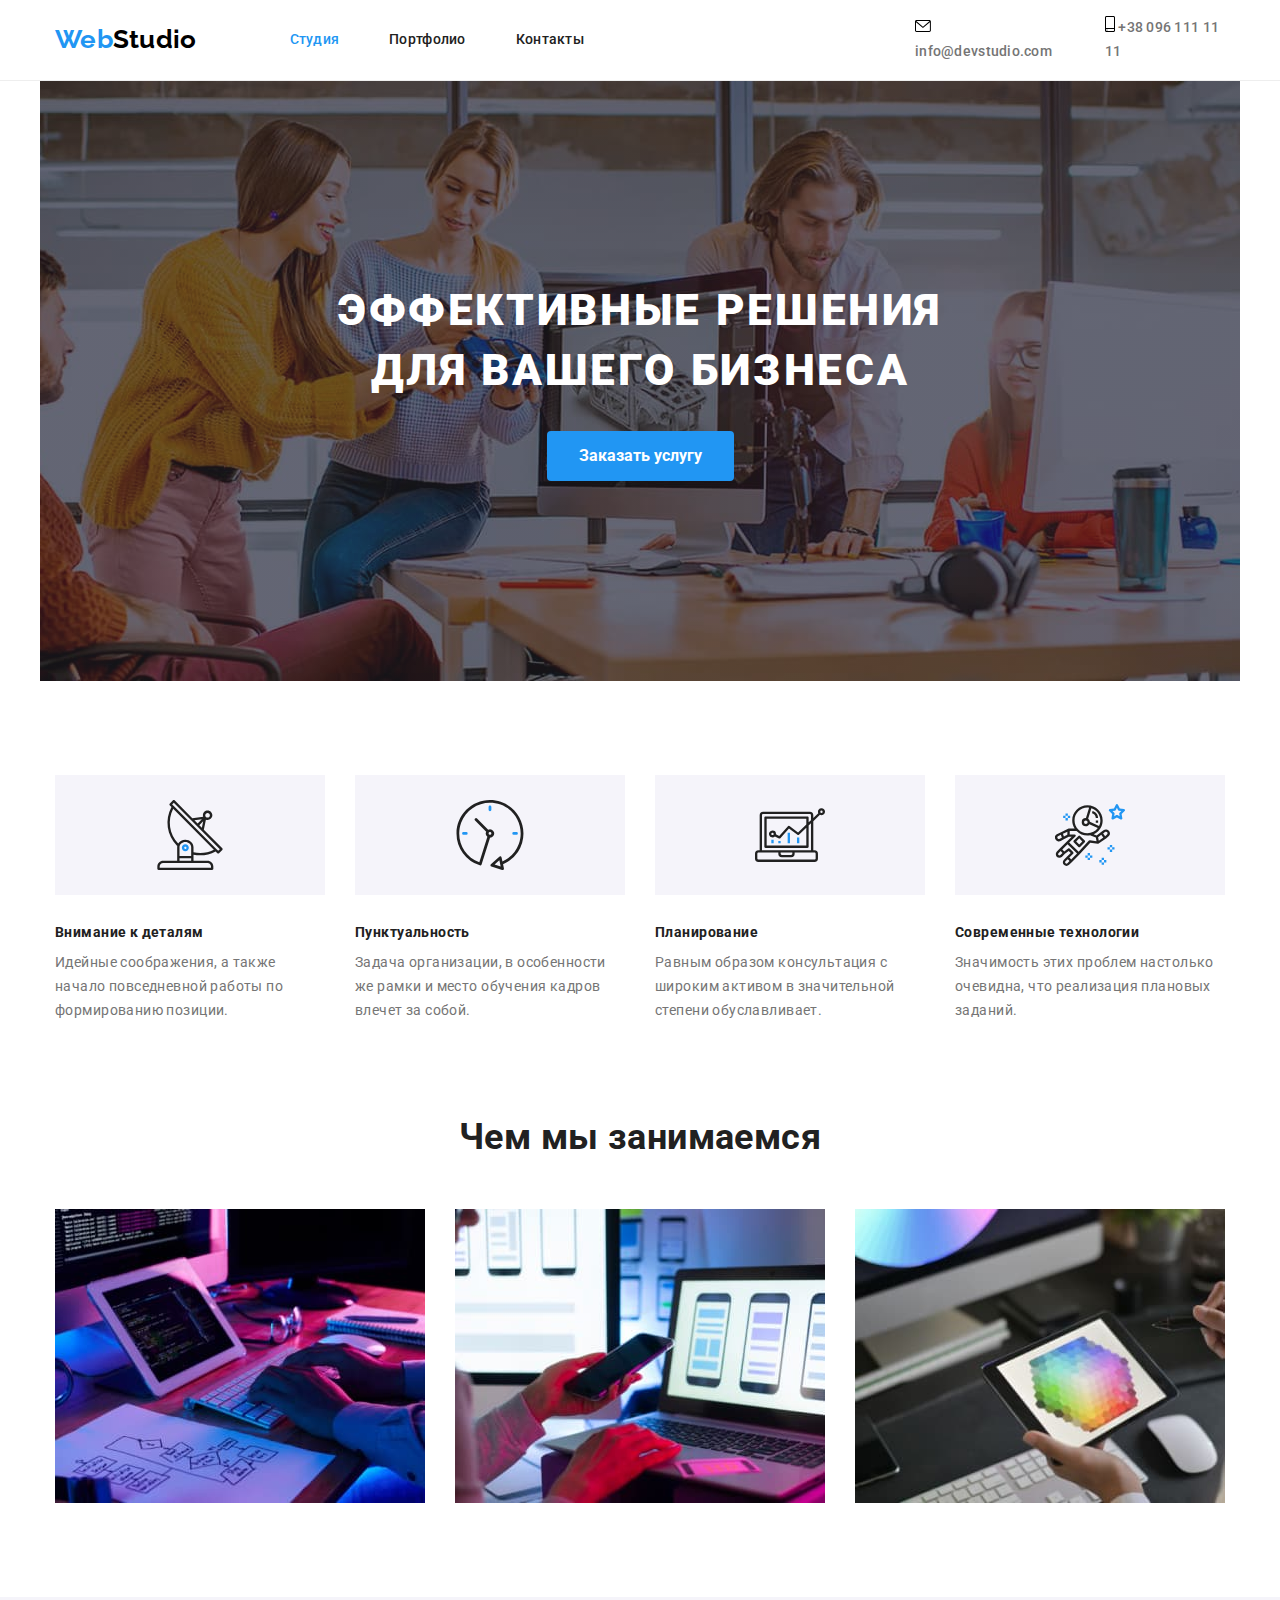
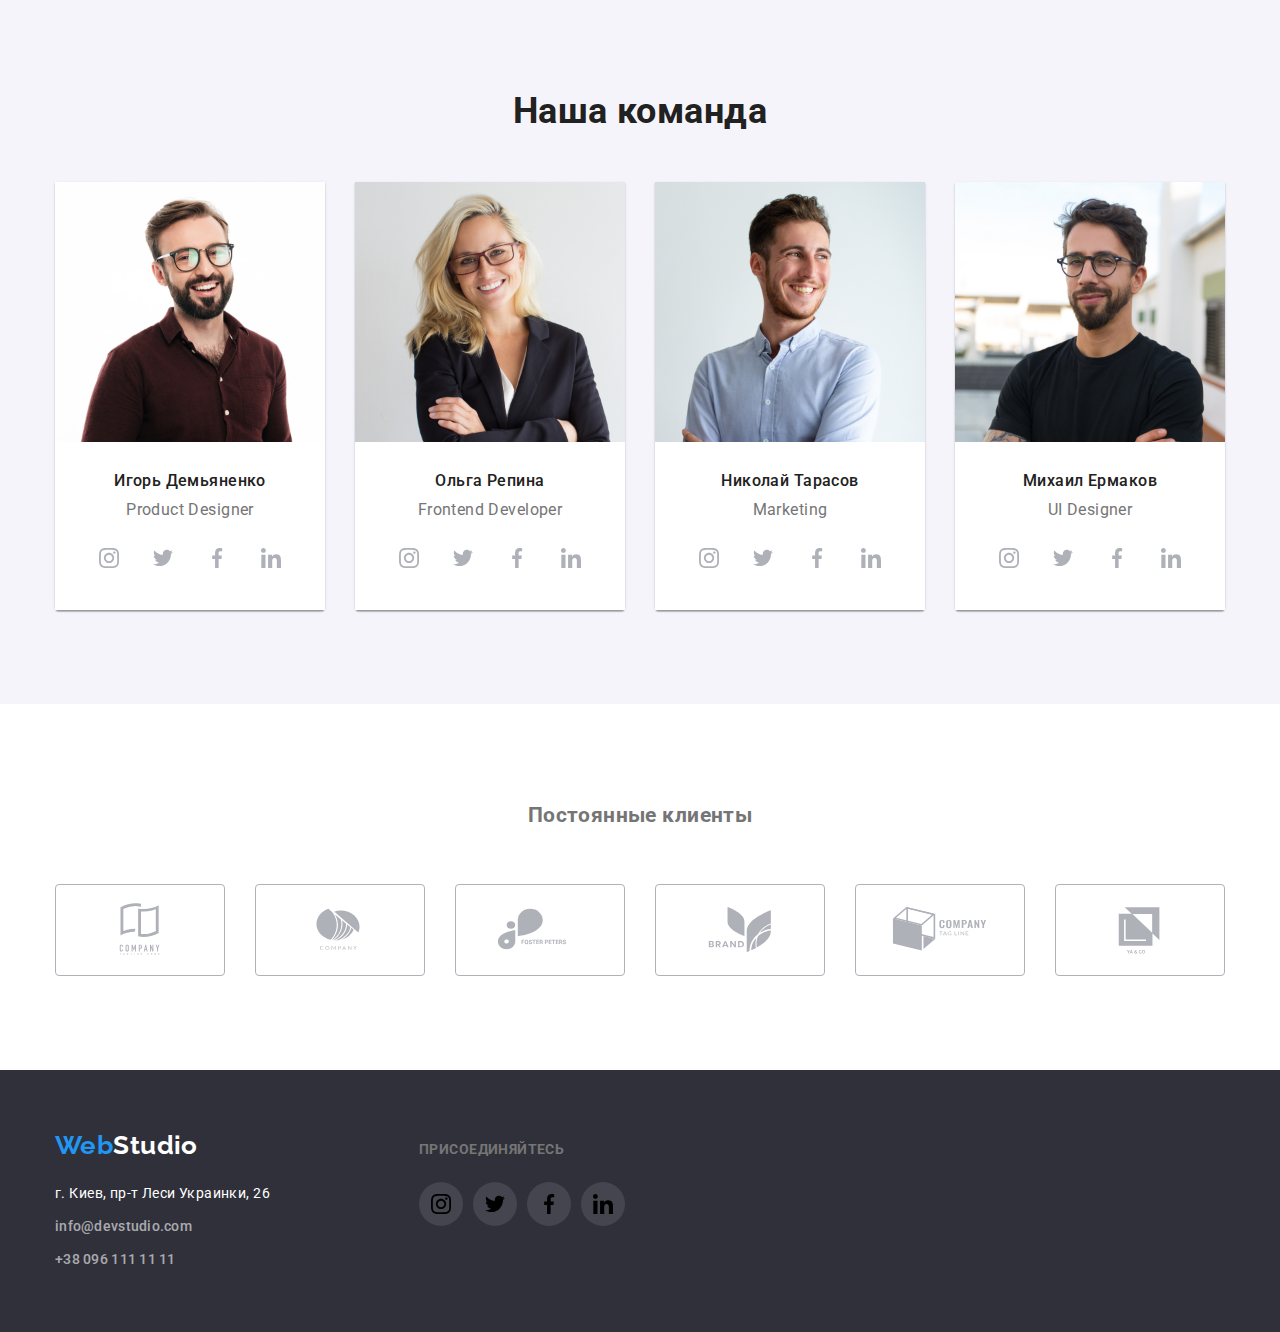
==== index.html @ 1a99afa4 "a" ====
<!DOCTYPE html>
<html lang="ru">
  <head>
    <meta charset="UTF-8" />
    <meta http-equiv="X-UA-Compatible" content="IE=edge" />
    <meta name="viewport" content="width=device-width, initial-scale=1.0" />
    <title>Document</title>
    <link rel="preconnect" href="https://fonts.googleapis.com" />
    <link rel="preconnect" href="https://fonts.gstatic.com" crossorigin />
    <link
      href="https://fonts.googleapis.com/css2?family=Raleway:wght@700&family=Roboto:wght@400;500;700;900&display=swap"
      rel="stylesheet"
    />
    <link
      rel="stylesheet"
      href="https://cdnjs.cloudflare.com/ajax/libs/modern-normalize/1.1.0/modern-normalize.min.css"
    />
    <link rel="stylesheet" href="./css/styles.css" />
  </head>
  <body class="page">
    <header class="header">
      <div class="container header-container">
        <nav class="site-nav">
          <a href="./index.html" class="logo-black">
            <span class="logo">Web</span>Studio
          </a>
          <ul class="site-nav-list list">
            <li class="site-nav-item">
              <a href="./index.html" class="site-nav-link-current">Студия</a>
            </li>
            <li class="site-nav-item">
              <a href="./portfolio.html" class="site-nav-link"> Портфолио</a>
            </li>
            <li class="site-nav-item">
              <a href="./index.html" class="site-nav-link"> Контакты</a>
            </li>
          </ul>
        </nav>
        <ul class="contacts-list list">
          <li class="contacts-item">
            <a href="malito:info@devstudio.com" class="contacts-link">
              <svg class="post-icon">
                        <use href="./images/sprite.svg#icon-envelope-hover"></use>
                      </svg>
                      info@devstudio.com
            </a>
          </li>
          <li class="contacts-item">
            <a href="tel:+380961111111" class="contacts-link"
              ><svg class="tel-icon">
                        <use href="./images/sprite.svg#icon-smartphone"></use>
                      </svg>
                      +38 096 111 11 11</a
            >
          </li>
        </ul>
      </div>
    </header>

    <main>
      <section class="hero">
        <div class="container hero-container">
          <h1 class="hero-title">Эффективные решения для вашего бизнеса</h1>
          <button type="button" class="hero-button">Заказать услугу</button>
        </div>
      </section>

      <section class="features section">
        <div class="container">
          <ul class="features-list list">
            <li class="features-item icon-antenna">
              <h3 class="features-title">Внимание к деталям</h3>
              <p>
                Идейные соображения, а также начало повседневной работы по
                формированию позиции.
              </p>
            </li>
            <li class="features-item icon-vector">
              <h3 class="features-title">Пунктуальность</h3>
              <p>
                Задача организации, в особенности же рамки и место обучения
                кадров влечет за собой.
              </p>
            </li>
            <li class="features-item icon-diagram">
              <h3 class="features-title">Планирование</h3>
              <p>
                Равным образом консультация с широким активом в значительной
                степени обуславливает.
              </p>
            </li>
            <li class="features-item icon-astronaut">
              <h3 class="features-title">Современные технологии</h3>
              <p>
                Значимость этих проблем настолько очевидна, что реализация
                плановых заданий.
              </p>
            </li>
          </ul>
        </div>
      </section>

      <section class="work section">
        <div class="container">
          <h2 class="work-title">Чем мы занимаемся</h2>
          <ul class="work-list list">
            <li class="work-item">
              <img
                src="./images/photo1.jpg"
                width="370"
                alt="Человек печатает на клавиатуре"
              />
            </li>
            <li class="work-item">
              <img
                src="./images/photo2.jpg"
                width="370"
                alt="Человек выбирает модели мобильных телефонов"
              />
            </li>

            <li class="work-item">
              <img
                src="./images/photo3.jpg"
                width="370"
                alt="Выбираем палитру цветов"
              />
            </li>
          </ul>
        </div>
      </section>

      <section class="team section">
        <div class="container">
          <h2 class="team-title">Наша команда</h2>
          <ul class="team-list list">
            <li class="team-item">
              <img
                src="./images/worker4.jpg"
                width="270"
                alt="Мужчина с бородой и в очках"
              />
              <div class="team-item-bottom">
                <h3 class="team-heading">Игорь Демьяненко</h3>
                <p class="team-text">Product Designer</p>
                <ul class="team-soc-list social-list list">
                  <li class="team-soc-item">
                    <a href="" class="social-link link">
                      <svg class="social-icon">
                        <use href="./images/sprite.svg#icon-instagram"></use>
                      </svg>
                    </a>
                  </li>
                  <li class="team-soc-item">
                    <a href="" class="social-link link">
                      <svg class="social-icon">
                        <use href="./images/sprite.svg#icon-twitter"></use>
                      </svg>
                    </a>
                  </li>
                  <li class="team-soc-item">
                    <a href="" class="social-link link">
                      <svg class="social-icon">
                        <use href="./images/sprite.svg#icon-facebook"></use>
                      </svg>
                    </a>
                  </li>
                  <li class="team-soc-item">
                    <a href="" class="social-link link">
                      <svg class="social-icon">
                        <use href="./images/sprite.svg#icon-linkedin"></use>
                      </svg>
                    </a>
                  </li>
                </ul>
              </div>
            </li>
            <li class="team-item">
              <img
                src="./images/worker1.jpg"
                width="270"
                alt="Женщина в очках и пиджаке"
              />
              <div class="team-item-bottom">
                <h3 class="team-heading">Ольга Репина</h3>
                <p class="team-text">Frontend Developer</p>
                <ul class="team-soc-list social-list list">
                  <li class="team-soc-item">
                    <a href="" class="social-link link">
                      <svg class="social-icon">
                        <use href="./images/sprite.svg#icon-instagram"></use>
                      </svg>
                    </a>
                  </li>
                  <li class="team-soc-item">
                    <a href="" class="social-link link">
                      <svg class="social-icon">
                        <use href="./images/sprite.svg#icon-twitter"></use>
                      </svg>
                    </a>
                  </li>
                  <li class="team-soc-item">
                    <a href="" class="social-link link">
                      <svg class="social-icon">
                        <use href="./images/sprite.svg#icon-facebook"></use>
                      </svg>
                    </a>
                  </li>
                  <li class="team-soc-item">
                    <a href="" class="social-link link">
                      <svg class="social-icon">
                        <use href="./images/sprite.svg#icon-linkedin"></use>
                      </svg>
                    </a>
                  </li>
                </ul>
              </div>
            </li>
            <li class="team-item">
              <img
                src="./images/worker2.jpg"
                width="270"
                alt="Мужчина с бородой и голубой рубашке"
              />
              <div class="team-item-bottom">
                <h3 class="team-heading">Николай Тарасов</h3>
                <p class="team-text">Marketing</p>
                <ul class="team-soc-list social-list list">
                  <li class="team-soc-item">
                    <a href="" class="social-link link">
                      <svg class="social-icon">
                        <use href="./images/sprite.svg#icon-instagram"></use>
                      </svg>
                    </a>
                  </li>
                  <li class="team-soc-item">
                    <a href="" class="social-link link">
                      <svg class="social-icon">
                        <use href="./images/sprite.svg#icon-twitter"></use>
                      </svg>
                    </a>
                  </li>
                  <li class="team-soc-item">
                    <a href="" class="social-link link">
                      <svg class="social-icon">
                        <use href="./images/sprite.svg#icon-facebook"></use>
                      </svg>
                    </a>
                  </li>
                  <li class="team-soc-item">
                    <a href="" class="social-link link">
                      <svg class="social-icon">
                        <use href="./images/sprite.svg#icon-linkedin"></use>
                      </svg>
                    </a>
                  </li>
                </ul>
              </div>
            </li>
            <li class="team-item">
              <img
                src="./images/worker3.jpg"
                width="270"
                alt="Мужчина в очках и черной рубашке"
              />
              <div class="team-item-bottom">
                <h3 class="team-heading">Михаил Ермаков</h3>
                <p class="team-text">UI Designer</p>

                <ul class="team-soc-list social-list list">
                  <li class="team-soc-item">
                    <a href="" class="social-link link">
                      <svg class="social-icon">
                        <use href="./images/sprite.svg#icon-instagram"></use>
                      </svg>
                    </a>
                  </li>
                  <li class="team-soc-item">
                    <a href="" class="social-link link">
                      <svg class="social-icon">
                        <use href="./images/sprite.svg#icon-twitter"></use>
                      </svg>
                    </a>
                  </li>
                  <li class="team-soc-item">
                    <a href="" class="social-link link">
                      <svg class="social-icon">
                        <use href="./images/sprite.svg#icon-facebook"></use>
                      </svg>
                    </a>
                  </li>
                  <li class="team-soc-item">
                    <a href="" class="social-link link">
                      <svg class="social-icon">
                        <use href="./images/sprite.svg#icon-linkedin"></use>
                      </svg>
                    </a>
                  </li>
                </ul>
              </div>
            </li>
          </ul>
        </div>
      </section>

       <section class="clients section">
        <div class="container">
          <h2 class="clients-title">Постоянные клиенты</h2>
          <ul class="clients-list list">
            <li class="clients-blok list">
              <a href="" class="link clients-link">
                <svg class="clients-svg">
                  <use href="./images/sprite.svg#icon-Logo-1" class="clients-svg-item"></use>
                </svg>
              </a>
            </li>
            <li class="clients-blok">
              <a href="" class="clients-link">
                <svg class="clients-svg">
                  <use href="./images/sprite.svg#icon-Logo-2" class="clients-svg-item"></use>
                </svg>
              </a>
            </li>
            <li class="clients-blok">
              <a href="" class="clients-link">
                <svg class="clients-svg">
                  <use href="./images/sprite.svg#icon-Logo-3" class="clients-svg-item"></use>
                </svg>
              </a>
            </li>
            <li class="clients-blok">
              <a href="" class="clients-link">
                <svg class="clients-svg">
                  <use href="./images/sprite.svg#icon-Logo-4" class="clients-svg-item"></use>
                </svg>
              </a>
            </li>
            <li class="clients-blok">
              <a href="" class="clients-link">
                <svg class="clients-svg">
                  <use href="./images/sprite.svg#icon-Logo-5" class="clients-svg-item"></use>
                </svg>
              </a>
            </li>
            <li class="clients-blok">
              <a href="" class="clients-link">
                <svg class="clients-svg">
                  <use href="./images/sprite.svg#icon-Logo" class="clients-svg-item"></use>
                </svg>
              </a>
            </li>
          </ul>
        </div>
      </section>
    </main>
    </main>

    <footer class="footer">
      <div class="container footer-container">
        <div class="logo-address">
        <a href="./index.html" class="logo-white">
          <span class="logo-footer">Web</span>Studio
        </a>
        <address class="footer-address">
          <ul class="footer-list list">
            <li class="footer-item">г. Киев, пр-т Леси Украинки, 26</li>
            <li class="footer-item">
              <a class="footer-link" href="malito:info@devstudio.com"
                >info@devstudio.com
              </a>
            </li>
            <li class="footer-item">
              <a class="footer-link" href="tel:+380961111111"
                >+38 096 111 11 11</a
              >
            </li>
          </ul>
          </section>
          </div>
          <section class="flex-box">
        </address>
           <div class="join">
          <h2 class="join-title">Присоединяйтесь</h2>
          <ul class="join-list list">
            <li class="join-list-item">
              <a href="" class="join-link">
                <svg class="footer-icon-svg" width="20" height="20">
                  <use href="./images/sprite.svg#icon-instagram" class="svg-item"></use>
                </svg>
              </a>
            </li>
            <li class="join-list-item">
              <a href="" class="join-link">
                <svg class="footer-icon-svg" width="20" height="20">
                  <use href="./images/sprite.svg#icon-twitter" class="svg-item"></use>
                </svg>
              </a>
            </li>
            <li class="join-list-item">
              <a href="" class="join-link">
                <svg class="footer-icon-svg" width="20" height="20">
                  <use href="./images/sprite.svg#icon-facebook" class="svg-item"></use>
                </svg>
              </a>
            </li>
            <li class="join-list-item">
              <a href="" class="join-link">
                <svg class="footer-icon-svg" width="20" height="20">
                  <use href="./images/sprite.svg#icon-linkedin" class="svg-item"></use>
                </svg>
              </a>
            </li>
          </ul>
        </div>
        </section>
      </div>
      </footer>
  </body>
</html>
---- css/styles.css ----
:root {
  --primary-text-color: #757575;
  --title-text-color: #212121;
  --accent-color: #2196f3;
  --white-text-color: #ffffff;
  --black-bg-color: #2f303a;
  --button-grey-color: #f5f4fa;
  --logo-black: #000000;
  --primary-gap: 30px;
  --soc-logo-color: #afb1b8;
}

body {
  color: var(--primary-text-color);
  background: var(--white-text-color);
  font-family: Roboto, sans-serif;
  letter-spacing: 0.03em;
  font-size: 14px;
  line-height: 1.71;
}

.container {
  width: 1200px;
  padding-left: 15px;
  padding-right: 15px;
  margin: 0 auto;
}

p,
h1,
h2,
h3,
h4,
h5,
h6 {
  margin: 0;
}

img {
  min-width: 100%;
  display: block;
}

* {
  box-sizing: border-box;
}

.section {
  padding-top: 94px;
  padding-bottom: 94px;
}

.list {
  padding: 0;
  margin: 0;
  list-style: none;
}

.visually-hidden {
  position: absolute;
  width: 1px;
  height: 1px;
  margin: -1px;
  padding: 0;
  overflow: hidden;
  border: 0;
  clip: rect(0 0 0 0);
}

.header {
  border-bottom: 1px solid #eeeeee;
}

.header-container {
  display: flex;
  align-items: center;
}

/* SITE NAVIGATION */

.header-contacts {
  margin-left: auto;
}

.contacts-list {
  display: flex;
}
.site-nav-list {
  display: flex;
  align-items: center;
}
.site-nav {
  color: var(--title-text-color);
  font-weight: 500;
  font-size: 14px;
  line-height: 1.14;
  text-decoration: none;
  letter-spacing: 0.02em;
  display: flex;
}

.site-nav-item:not(:last-child) {
  margin-right: 50px;
}

.site-nav-link {
  display: block;
  color: var(--title-text-color);
  font-weight: 500;
  font-size: 14px;
  line-height: 1.14;
  text-decoration: none;
}

.site-nav-link:hover,
.site-nav-link:focus {
  color: var(--accent-color);
}

.site-nav-link-current {
  display: block;
  color: var(--accent-color);
  text-decoration: none;
}

.contacts-item:first-child {
  margin-left: 331px;
}

.contacts-item:not(:last-child) {
  margin-right: 50px;
}

/* LOGO */

.logo {
  margin: auto 0;
  padding-top: 24px;
  padding-bottom: 25px;
  color: var(--accent-color);
  font-family: Raleway, sans-serif;
  font-weight: 700;
  font-size: 26px;
  line-height: 1.2;
  text-decoration: none;
}

.logo-footer {
  margin: auto 0;
  color: var(--accent-color);
  font-family: Raleway, sans-serif;
  font-weight: 700;
  font-size: 26px;
  line-height: 1.2;
  text-decoration: none;
  margin-bottom: 20px;
}

.logo-black {
  margin: auto 0;
  padding-top: 24px;
  padding-bottom: 25px;
  color: var(--logo-black);
  font-family: Raleway, sans-serif;
  font-weight: 700;
  font-size: 26px;
  line-height: 1.19;
  text-decoration: none;
  margin-right: 93px;
}
.logo-white {
  margin: auto 0;
  color: var(--white-text-color);
  font-family: Raleway, sans-serif;
  font-weight: 700;
  font-size: 26px;
  line-height: 1.19;
  text-decoration: none;
  margin-bottom: 20px;
}

/* HERO */

.hero {
  text-align: center;
}
.hero-title {
  margin: 0 auto;
  color: var(--white-text-color);
  font-weight: 900;
  font-size: 44px;
  line-height: 1.36;
  text-align: center;
  text-transform: uppercase;
  letter-spacing: 0.06em;
  margin-bottom: 30px;
  max-width: 696px;
}

.hero-button {
  padding: 10px 32px 10px 32px;
  border-radius: 4px;
  font-weight: 700;
  font-size: 16px;
  line-height: 1.87;
  background-color: var(--accent-color);
  color: var(--white-text-color);
  border: none;
  text-decoration: none;
  text-align: center;
}
.hero-button:hover,
.hero-button:focus {
  cursor: pointer;
}

.hero-container {
  flex-grow: 1;
  max-width: 1600px;
  height: 600px;
  margin-left: auto;
  margin-right: auto;
  background-image: linear-gradient(
      rgba(47, 48, 58, 0.4),
      rgba(47, 48, 58, 0.4)
    ),
    url(../images/overlay.jpg);
  background-repeat: no-repeat;
  background-position: center;
  background-size: cover;
  padding-bottom: 200px;
  padding-top: 200px;
}

/* FEATURES */

.features-title {
  margin-top: 0;
  margin-bottom: 10px;
  color: var(--title-text-color);
  font-weight: 700;
  font-size: 14px;
  line-height: 1.14;
  margin-top: 30px;
}

.features-list {
  display: flex;
}

.features-item {
  width: 270px;
  margin-right: 30px;
}

.features-item:last-child {
  margin-right: 0;
}

.features-item::before {
  display: block;
  content: '';
  height: 120px;
  background-repeat: no-repeat;
  background-position: center;
  background-color: var(--button-grey-color);
}

.icon-antenna::before {
  background-image: url('../images/antenna\ 1.svg');
}

.icon-vector::before {
  background-image: url('../images/clock\ 1.svg');
}

.icon-diagram::before {
  background-image: url('../images/diagram\ 1.svg');
}

.icon-astronaut::before {
  background-image: url('../images/astronaut\ 1.svg');
}

/* FILTERS AND ACTIVITY */

.filters-item:not(:last-child) {
  margin-right: 8px;
}
.filters-list {
  display: flex;
  justify-content: center;
  margin-bottom: 50px;
}

.filters-button {
  border: none;
  padding: 6px 22px 6px 22px;
  font-weight: 500;
  font-size: 16px;
  line-height: 26px;
  background-color: var(--button-grey-color);
  color: var(--title-text-color);
}
.filters-button:hover,
.filters-button:focus {
  background-color: var(--accent-color);
  color: var(--white-text-color);
  cursor: pointer;
}

.activity-title {
  color: var(--title-text-color);
  font-size: 18px;
  line-height: 2;
  letter-spacing: 0.06em;
  margin-bottom: 4px;
}

.activity {
  display: flex;
  flex-wrap: wrap;
  margin-left: calc(-1 * var(--primary-gap));
  margin-top: calc(-1 * var(--primary-gap));
}
.activity-item {
  border: 1px solid #eeeeee;
  width: 370px;
  flex-basis: calc(100% / 3 - 30px);
  margin-left: var(--primary-gap);
  margin-top: var(--primary-gap);
}

.activity-item-bottom {
  padding: 20px 24px 20px 24px;
}

/* WORK AND TEAM */

.work {
  padding-top: 0;
}

.work-title,
.team-title {
  margin-bottom: 50px;
  color: var(--title-text-color);
  font-weight: 700;
  font-size: 36px;
  line-height: 1.16;
  text-align: center;
}

.work-list {
  flex-wrap: wrap;
  margin-left: calc(-1 * var(--primary-gap));
  display: flex;
}

.work-item {
  flex-basis: calc(100% / 3 -30px);
  margin-left: var(--primary-gap);
}

.work-item:last-child {
  margin-right: 0;
}

.team {
  background-color: var(--button-grey-color);
}

.team-list {
  display: flex;
  flex-wrap: wrap;
  margin-left: calc(-1 * var(--primary-gap));
}

.team-item {
  background: #ffffff;
  flex-basis: calc(100% / 4 -30px);
  margin-left: var(--primary-gap);
  box-shadow: 0px 1px 3px rgba(0, 0, 0, 0.12), 0px 1px 1px rgba(0, 0, 0, 0.14),
    0px 2px 1px rgba(0, 0, 0, 0.2);
  border-radius: 0px 0px 4px 4px;
}

.team-heading {
  color: var(--title-text-color);
  font-weight: 500;
  font-size: 16px;
  line-height: 1.18;
  text-align: center;
  margin-bottom: 10px;
}

.team-text {
  font-size: 16px;
  line-height: 1.18;
  text-align: center;
  margin-bottom: 16px;
}

.team-item-bottom {
  padding-top: 30px;
  padding-bottom: 30px;
  background-color: var(--white-text-color);
}

.team-soc-item {
  width: 44px;
  height: 44px;
}
.social-link {
  display: flex;
  width: 100%;
  height: 100%;
  border-radius: 22px;
  display: flex;
  color: var(--white-text-color);
  align-items: center;
  justify-content: center;
  background-color: var(--white-text-color);
}

.social-link:focus,
.social-link:hover {
  background-color: var(--accent-color);
  color: var(--white-text-color);
}

.team-soc-list {
  display: flex;
  justify-content: center;
}

.team-soc-item + .team-soc-item {
  margin-left: 10px;
}

.social-icon {
  width: 20px;
  height: 20px;
  fill: var(--soc-logo-color);
}

/* CLIENTS */

.clients-title {
  margin-bottom: 50px;
  text-align: center;
}

.clients-list {
  flex-wrap: wrap;
  display: flex;
  margin: 0;
  padding: 0;
}
.clients-blok {
  margin-right: 30px;
}

.clients-blok:last-child {
  margin-right: 0;
}

.clients-svg {
  width: 106px;
  height: 60px;
  fill: var(--soc-logo-color);
  color: var(--soc-logo-color);
}

.clients-svg-item:focus,
.clients-svg-item:hover {
  fill: var(--accent-color);
  color: var(--soc-logo-color);
}

.clients-link {
  display: flex;
  width: 170px;
  height: 92px;
  border: 1px solid var(--soc-logo-color);
  border-radius: 4px;
  align-items: center;
  justify-content: center;
}

.clients-link:hover,
.clients-link:focus {
  border: 1px solid var(--accent-color);
  border-radius: 4px;
  color: var(--accent-color);
}

/* FOOTER */

.footer-item {
  margin-bottom: 9px;
  font-size: 14px;
  font-style: normal;
  line-height: 1.71;
  color: var(--white-text-color);
}

.footer-item:last-child {
  margin-bottom: 0;
}

.contacts-link:hover,
.contacts-link:focus {
  color: var(--accent-color);
}

.footer-link:hover,
.footer-link:focus {
  color: var(--accent-color);
}

.contacts-link {
  color: var(--primary-text-color);
  font-weight: 500;
  font-size: 14px;
  line-height: 1.14;
  letter-spacing: 0.02em;
  text-decoration: none;
}
.footer-link {
  margin-bottom: 9px;
  color: var(--primary-text-color);
  font-weight: 500;
  font-size: 14px;
  line-height: 1.14;
  letter-spacing: 0.02em;
  text-decoration: none;
  color: rgba(255, 255, 255, 0.6);
}

.footer-address {
  margin-top: 20px;
}
.footer {
  background-color: var(--black-bg-color);
  padding-top: 60px;
  padding-bottom: 60px;
}

.logo-address {
  align-content: flex-start;
}

.footer-container {
  display: flex;
  align-items: baseline;
  justify-content: space-between;
}

.join-title {
  color: var(--primary-bg-color);
  font-style: normal;
  font-weight: bold;
  font-size: 14px;
  line-height: 1, 14;
  letter-spacing: 0.03em;
  text-transform: uppercase;
  margin-bottom: 20px;
}
.join-list {
  display: flex;
  justify-content: center;
}
.join-list-item:not(:last-child) {
  margin-right: 10px;
}

.join-link {
  display: inline-flex;
  justify-content: center;
  align-items: center;
  width: 44px;
  height: 44px;
  background: rgba(255, 255, 255, 0.1);
  border-radius: 50%;
}

.join-list-item:hover,
.join-list-item:focus {
  background-color: var(--accent-color);
  border-radius: 50%;
}

.flex-box {
  margin-right: 600px;
}

.contact a {
  text-decoration-line: none;
  display: inline-flex;
  align-items: flex-end;
}
.contacts-icon {
  fill: currentColor;
  height: 20px;
  width: 20px;
  margin-right: 10px;
  display: inline-flex;
  align-items: center;
  margin-bottom: 0;
}

.post-icon {
  width: 16px;
  height: 12px;
}

.tel-icon {
  width: 10px;
  height: 16px;
}
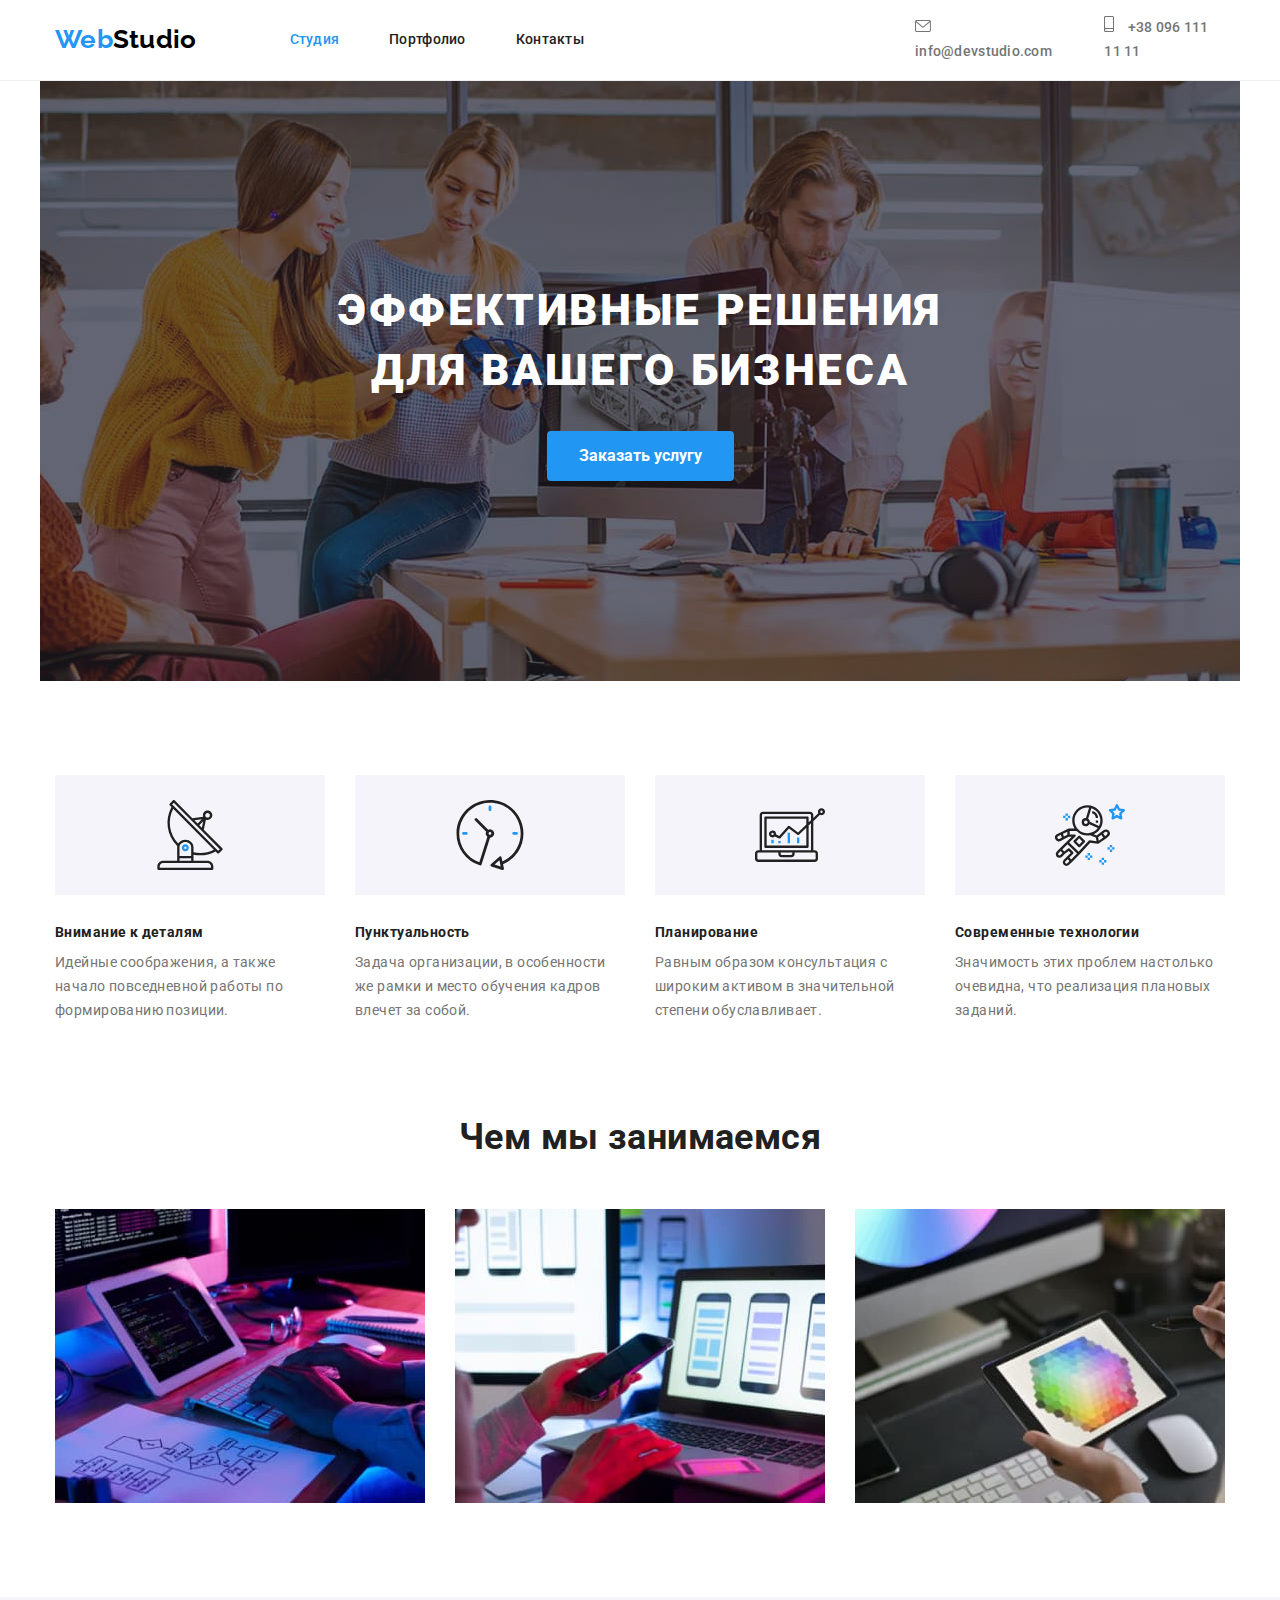
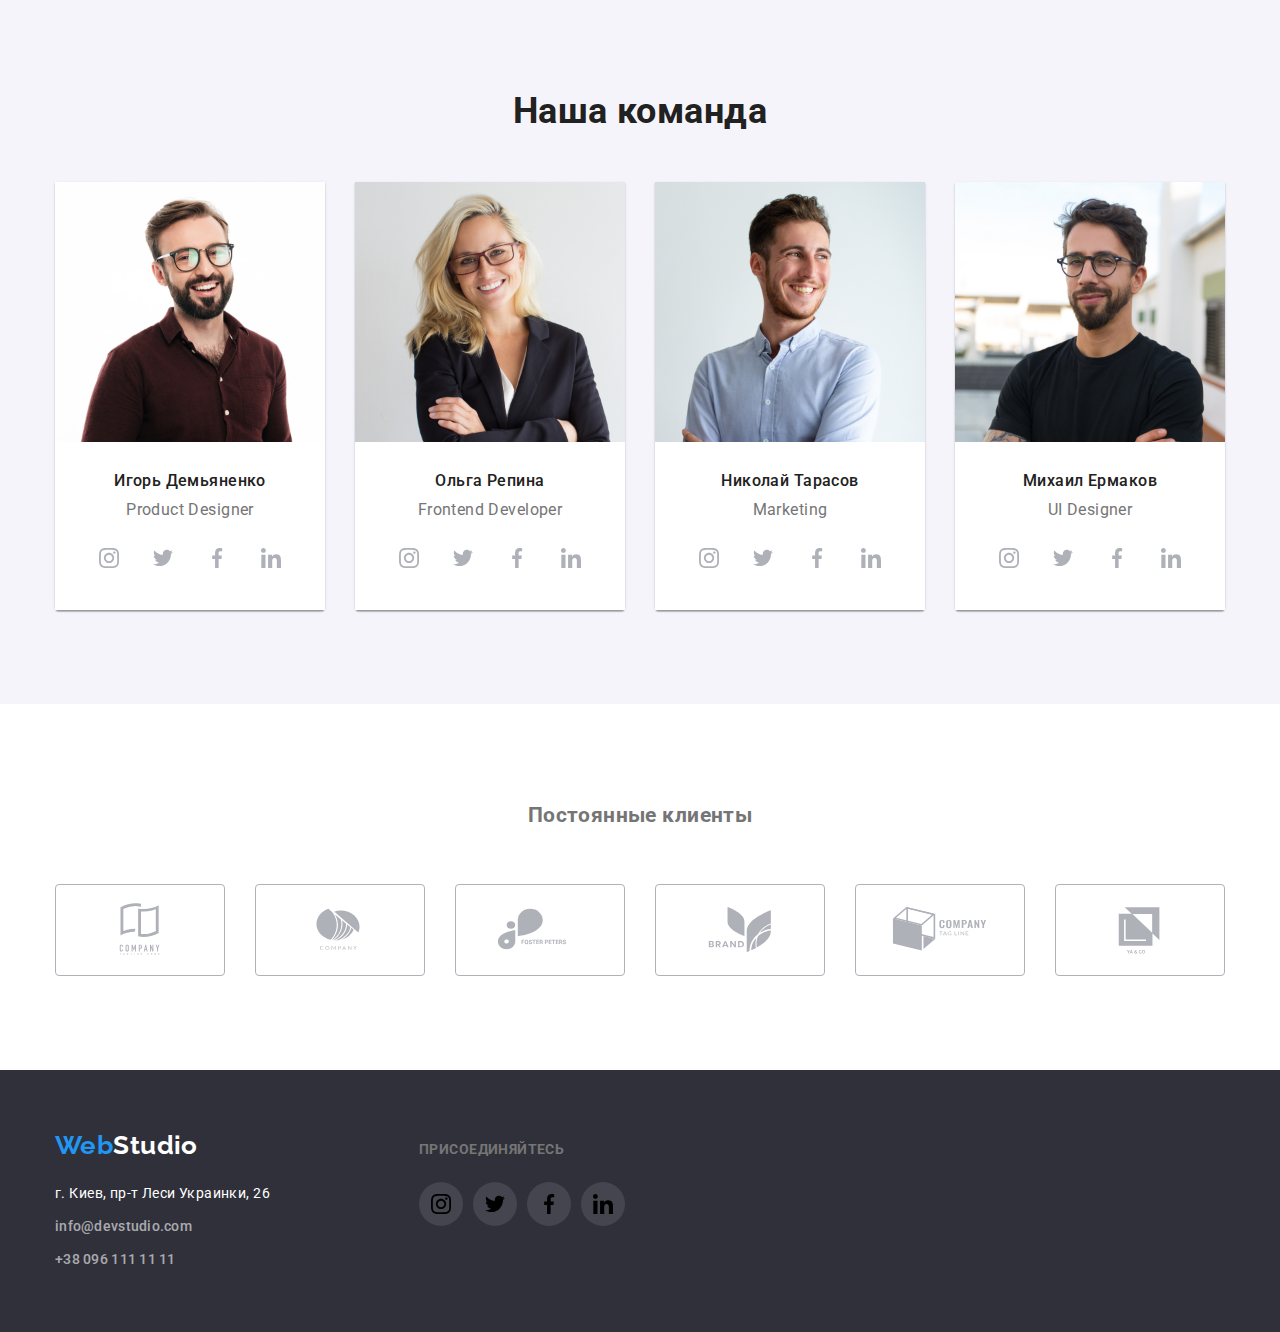
==== commit e9ace78e: "a" ====
--- a/index.html
+++ b/index.html
@@ -39,7 +39,7 @@
         <ul class="contacts-list list">
           <li class="contacts-item">
             <a href="malito:info@devstudio.com" class="contacts-link">
-              <svg class="post-icon">
+              <svg class="contacts-icon post-icon">
                         <use href="./images/sprite.svg#icon-envelope-hover"></use>
                       </svg>
                       info@devstudio.com
@@ -47,7 +47,7 @@
           </li>
           <li class="contacts-item">
             <a href="tel:+380961111111" class="contacts-link"
-              ><svg class="tel-icon">
+              ><svg class="contacts-icon tel-icon">
                         <use href="./images/sprite.svg#icon-smartphone"></use>
                       </svg>
                       +38 096 111 11 11</a
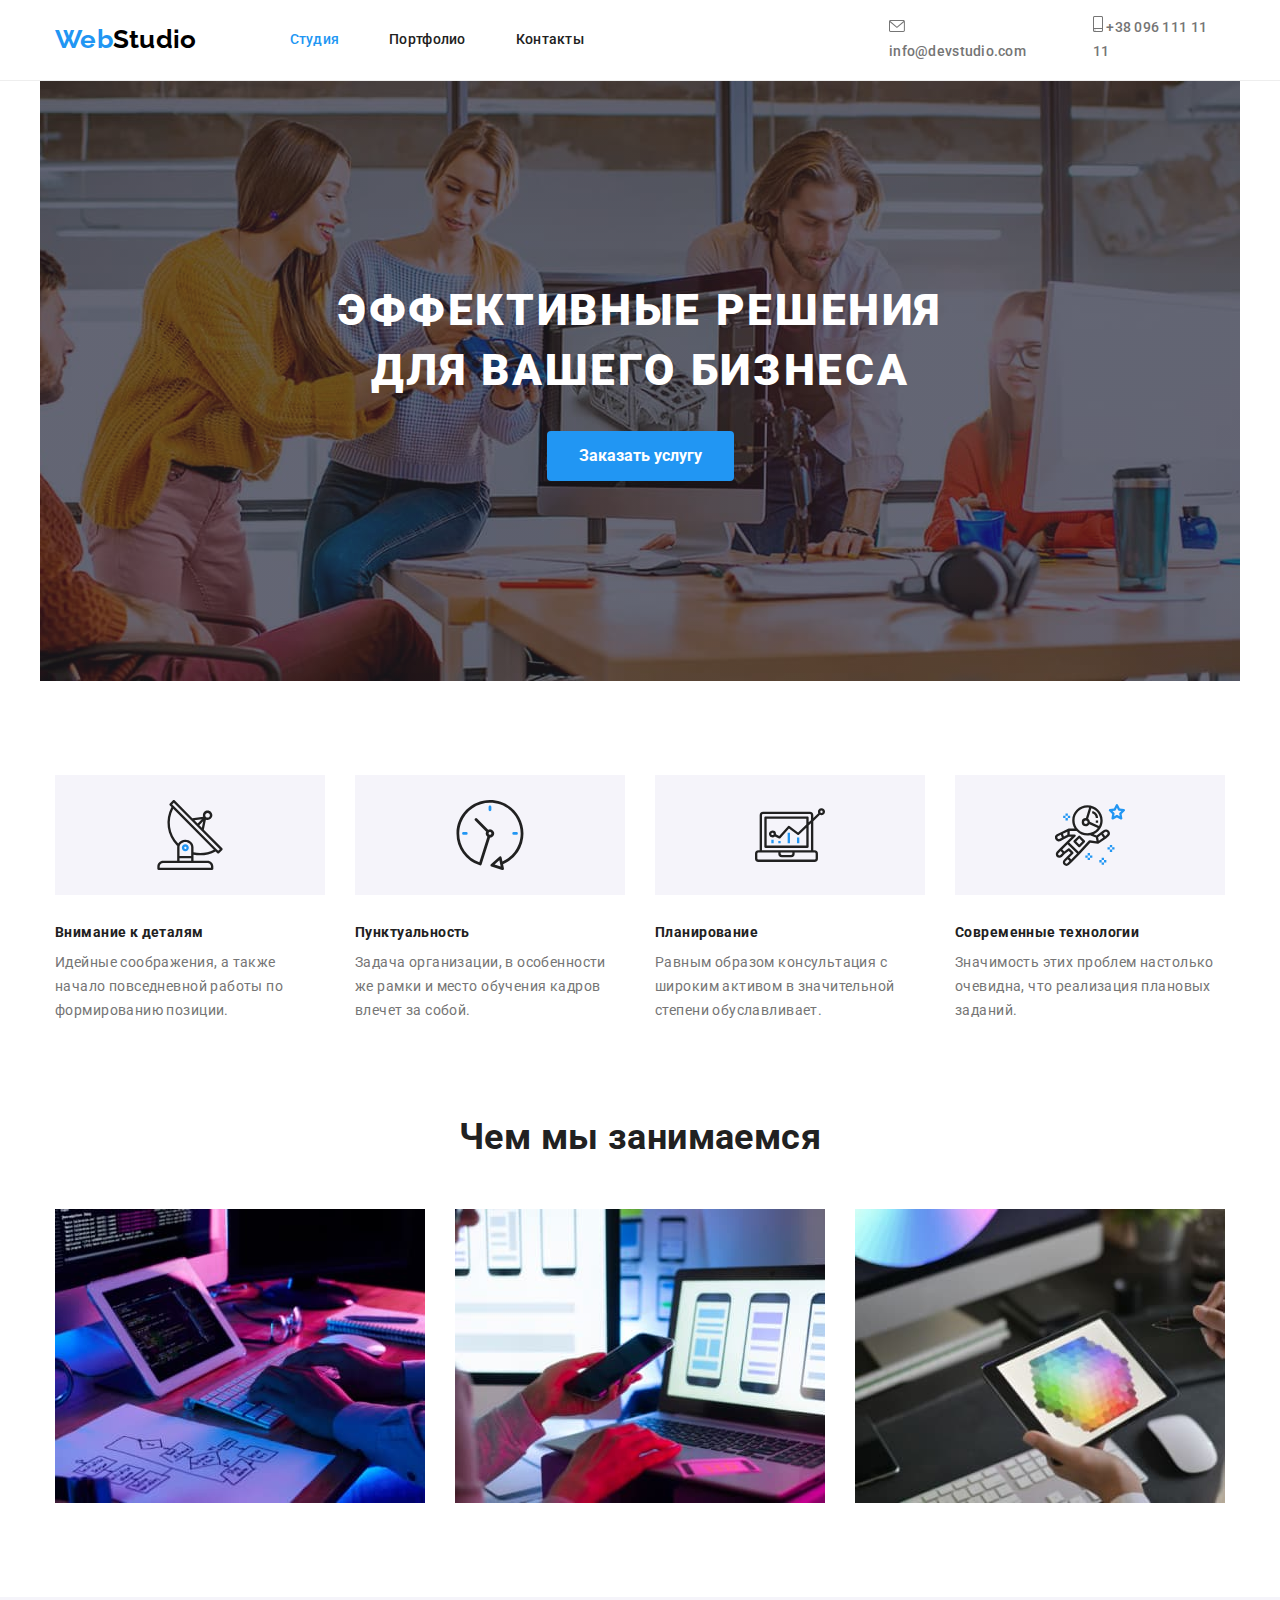
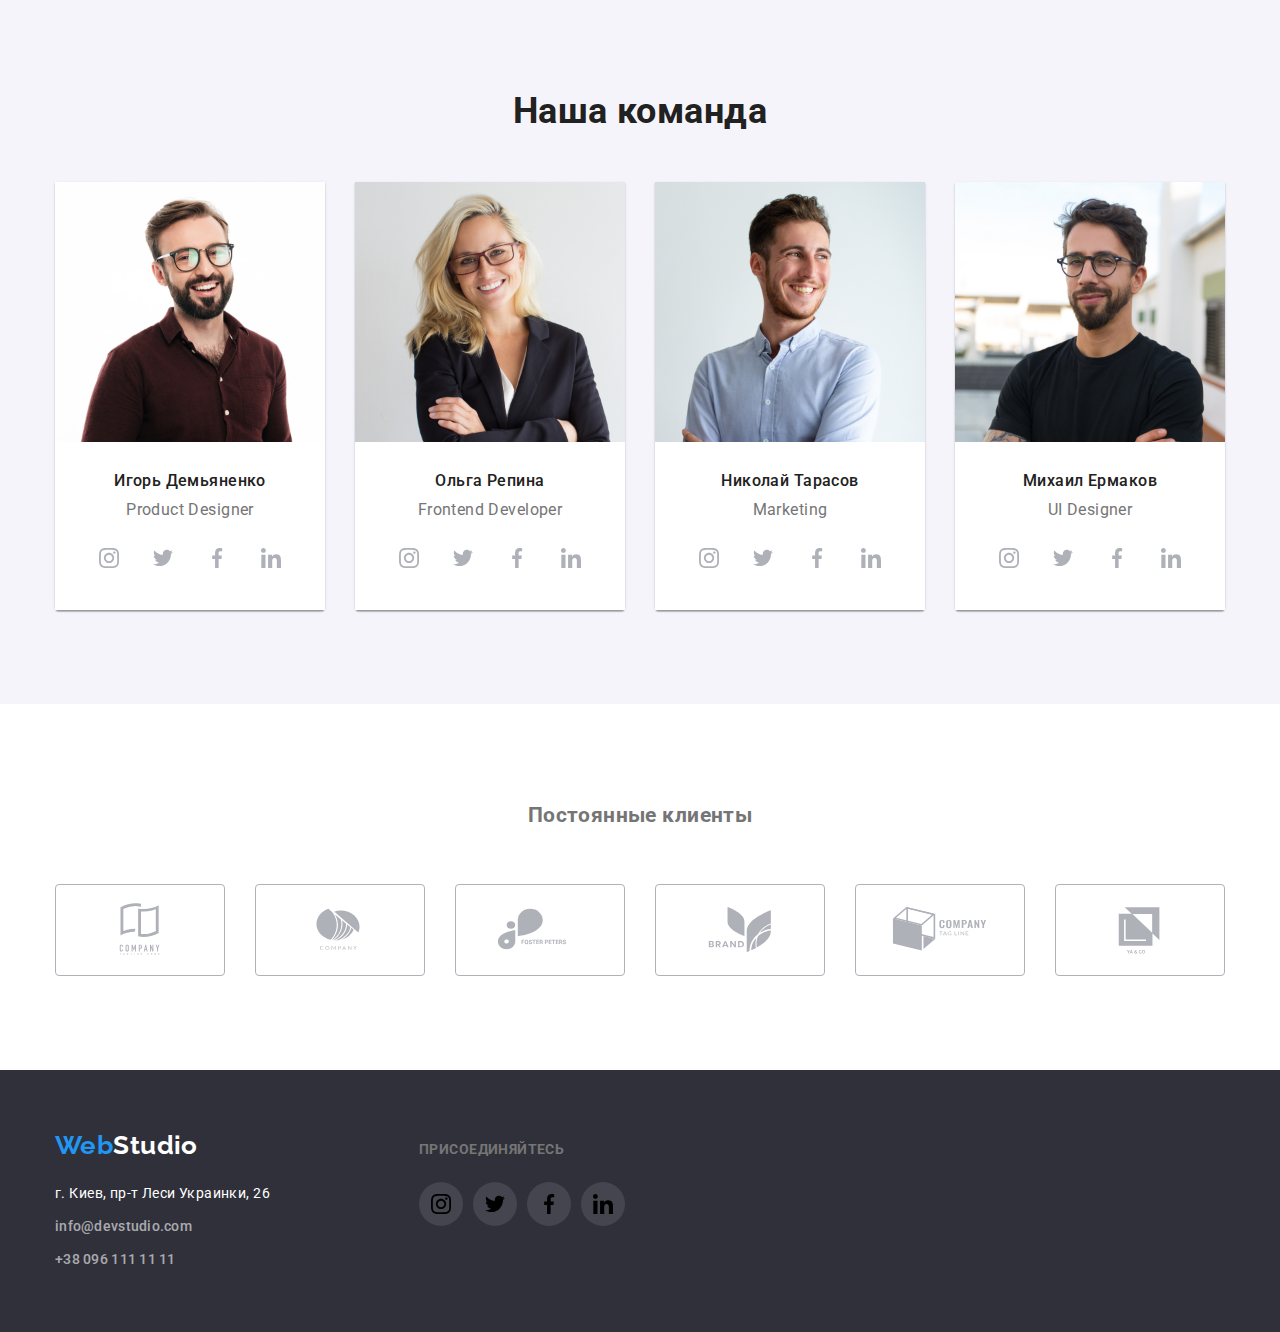
==== commit ee405f4e: "a" ====
--- a/index.html
+++ b/index.html
@@ -39,7 +39,7 @@
         <ul class="contacts-list list">
           <li class="contacts-item">
             <a href="malito:info@devstudio.com" class="contacts-link">
-              <svg class="contacts-icon post-icon">
+              <svg class="contacts-icon" width="16" height="12">
                         <use href="./images/sprite.svg#icon-envelope-hover"></use>
                       </svg>
                       info@devstudio.com
@@ -47,7 +47,7 @@
           </li>
           <li class="contacts-item">
             <a href="tel:+380961111111" class="contacts-link"
-              ><svg class="contacts-icon tel-icon">
+              ><svg class="contacts-icon" width="10" height="16">
                         <use href="./images/sprite.svg#icon-smartphone"></use>
                       </svg>
                       +38 096 111 11 11</a
--- a/css/styles.css
+++ b/css/styles.css
@@ -123,8 +123,8 @@
   text-decoration: none;
 }
 
-.contacts-item:first-child {
-  margin-left: 331px;
+.contacts-list {
+  margin-left: 305px;
 }
 
 .contacts-item:not(:last-child) {
@@ -591,6 +591,11 @@
   border-radius: 50%;
 }
 
+.svg-item:hover,
+.svg-item:focus {
+  fill: var(--white-text-color);
+}
+
 .flex-box {
   margin-right: 600px;
 }
@@ -599,12 +604,13 @@
   text-decoration-line: none;
   display: inline-flex;
   align-items: flex-end;
-}
+  justify-content: center;
+  align-items: center;
+}
+
 .contacts-icon {
+  display: inline-block;
   fill: currentColor;
-  height: 20px;
-  width: 20px;
-  margin-right: 10px;
   display: inline-flex;
   align-items: center;
   margin-bottom: 0;
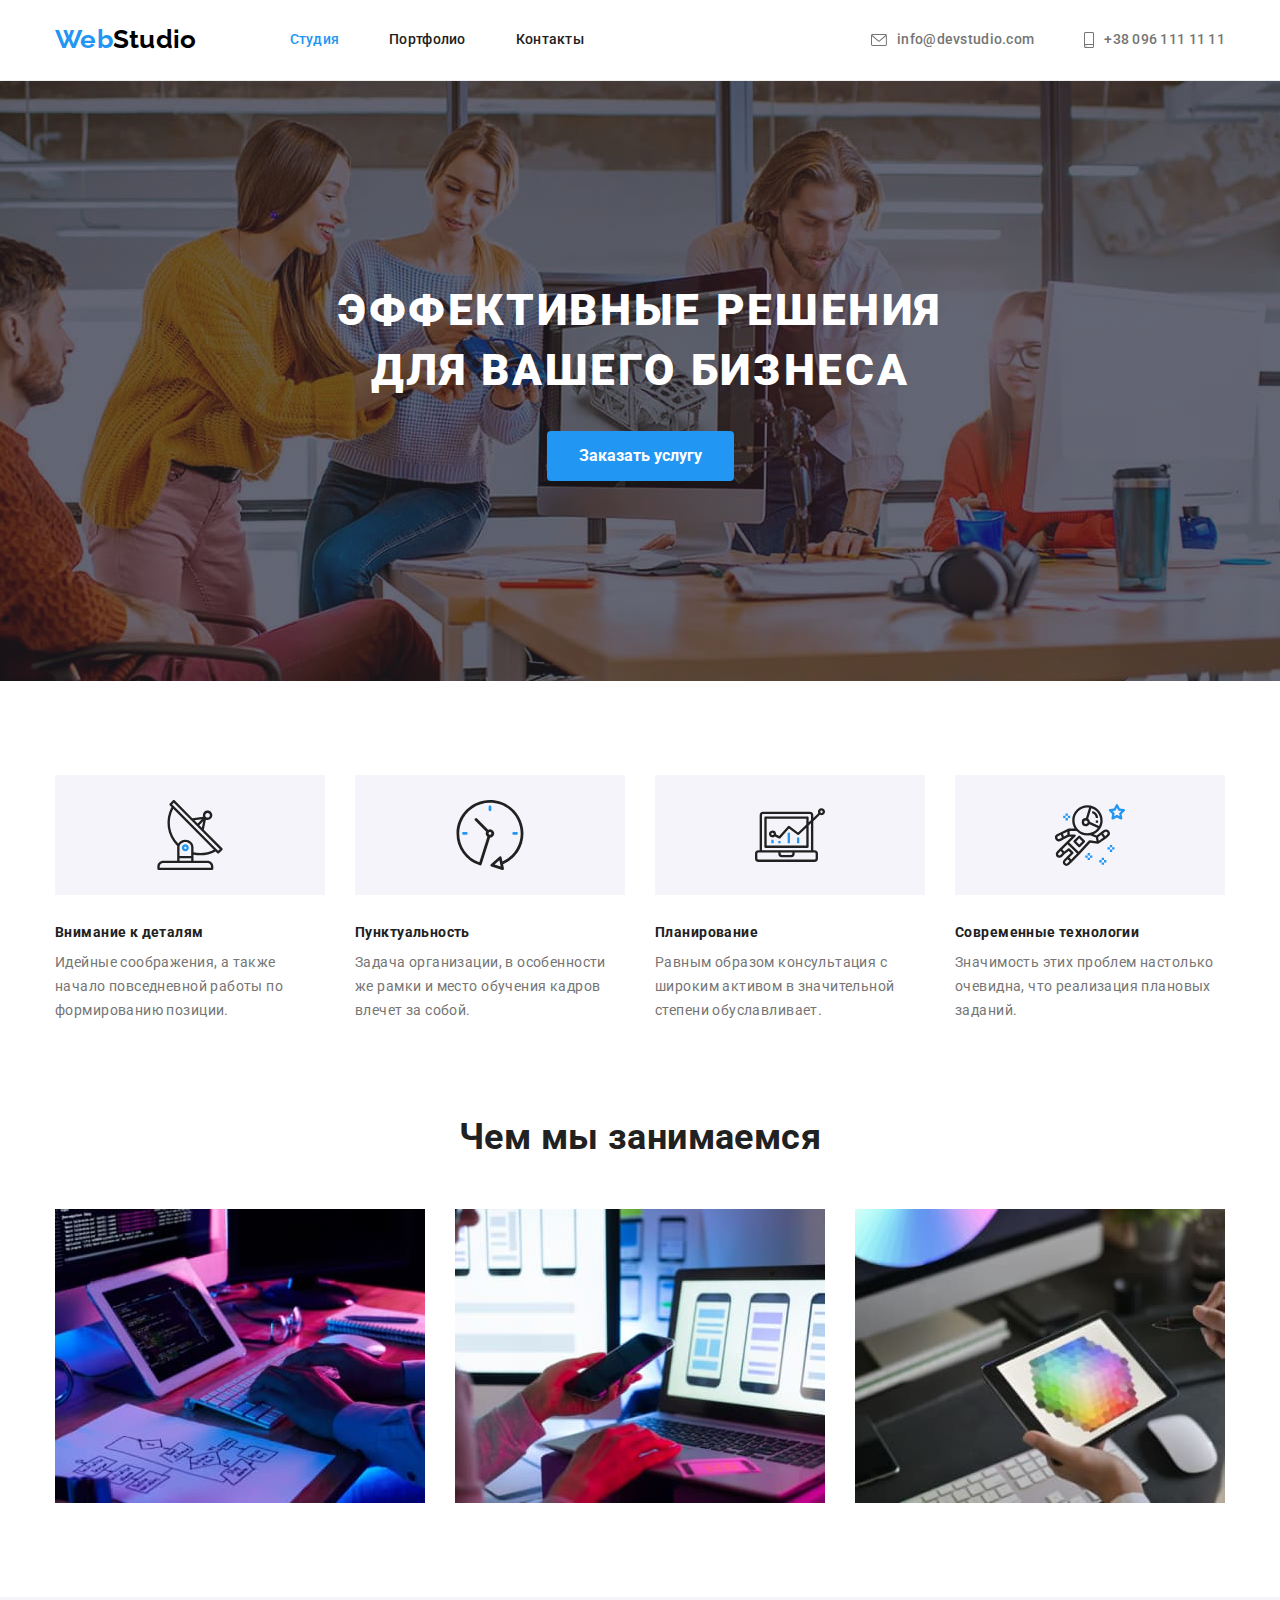
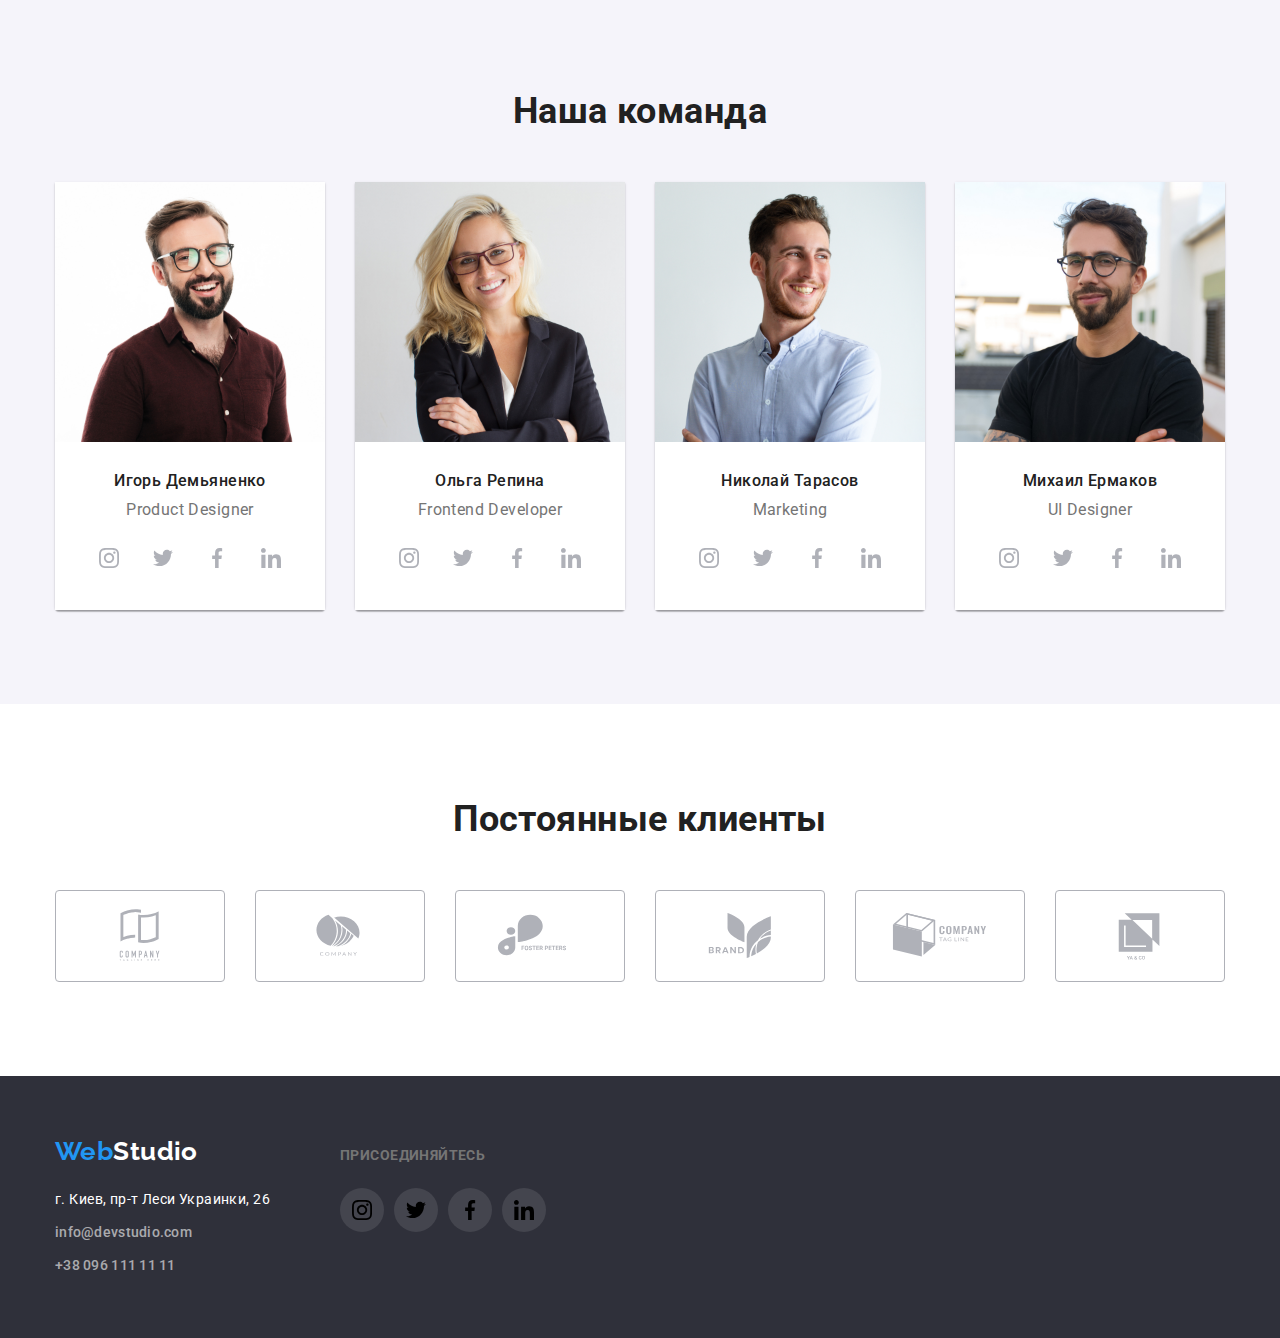
==== commit b8f9722b: "a" ====
--- a/index.html
+++ b/index.html
@@ -59,7 +59,7 @@
 
     <main>
       <section class="hero">
-        <div class="container hero-container">
+        <div class="container">
           <h1 class="hero-title">Эффективные решения для вашего бизнеса</h1>
           <button type="button" class="hero-button">Заказать услугу</button>
         </div>
@@ -377,10 +377,9 @@
           </ul>
           </section>
           </div>
-          <section class="flex-box">
+          <div class="flex-box">
         </address>
-           <div class="join">
-          <h2 class="join-title">Присоединяйтесь</h2>
+           <h2 class="join-title">Присоединяйтесь</h2>
           <ul class="join-list list">
             <li class="join-list-item">
               <a href="" class="join-link">
--- a/css/styles.css
+++ b/css/styles.css
@@ -124,7 +124,7 @@
 }
 
 .contacts-list {
-  margin-left: 305px;
+  margin-left: auto;
 }
 
 .contacts-item:not(:last-child) {
@@ -214,8 +214,7 @@
   cursor: pointer;
 }
 
-.hero-container {
-  flex-grow: 1;
+.hero {
   max-width: 1600px;
   height: 600px;
   margin-left: auto;
@@ -447,15 +446,17 @@
 /* CLIENTS */
 
 .clients-title {
+  color: var(--title-text-color);
+  font-weight: 700;
+  font-size: 36px;
+  line-height: 42px;
+  text-align: center;
   margin-bottom: 50px;
   text-align: center;
 }
 
 .clients-list {
-  flex-wrap: wrap;
-  display: flex;
-  margin: 0;
-  padding: 0;
+  display: flex;
 }
 .clients-blok {
   margin-right: 30px;
@@ -526,6 +527,8 @@
   line-height: 1.14;
   letter-spacing: 0.02em;
   text-decoration: none;
+  display: flex;
+  align-items: center;
 }
 .footer-link {
   margin-bottom: 9px;
@@ -554,7 +557,6 @@
 .footer-container {
   display: flex;
   align-items: baseline;
-  justify-content: space-between;
 }
 
 .join-title {
@@ -597,7 +599,7 @@
 }
 
 .flex-box {
-  margin-right: 600px;
+  margin-left: 70px;
 }
 
 .contact a {
@@ -609,19 +611,6 @@
 }
 
 .contacts-icon {
-  display: inline-block;
   fill: currentColor;
-  display: inline-flex;
-  align-items: center;
-  margin-bottom: 0;
-}
-
-.post-icon {
-  width: 16px;
-  height: 12px;
-}
-
-.tel-icon {
-  width: 10px;
-  height: 16px;
-}
+  margin-right: 10px;
+}
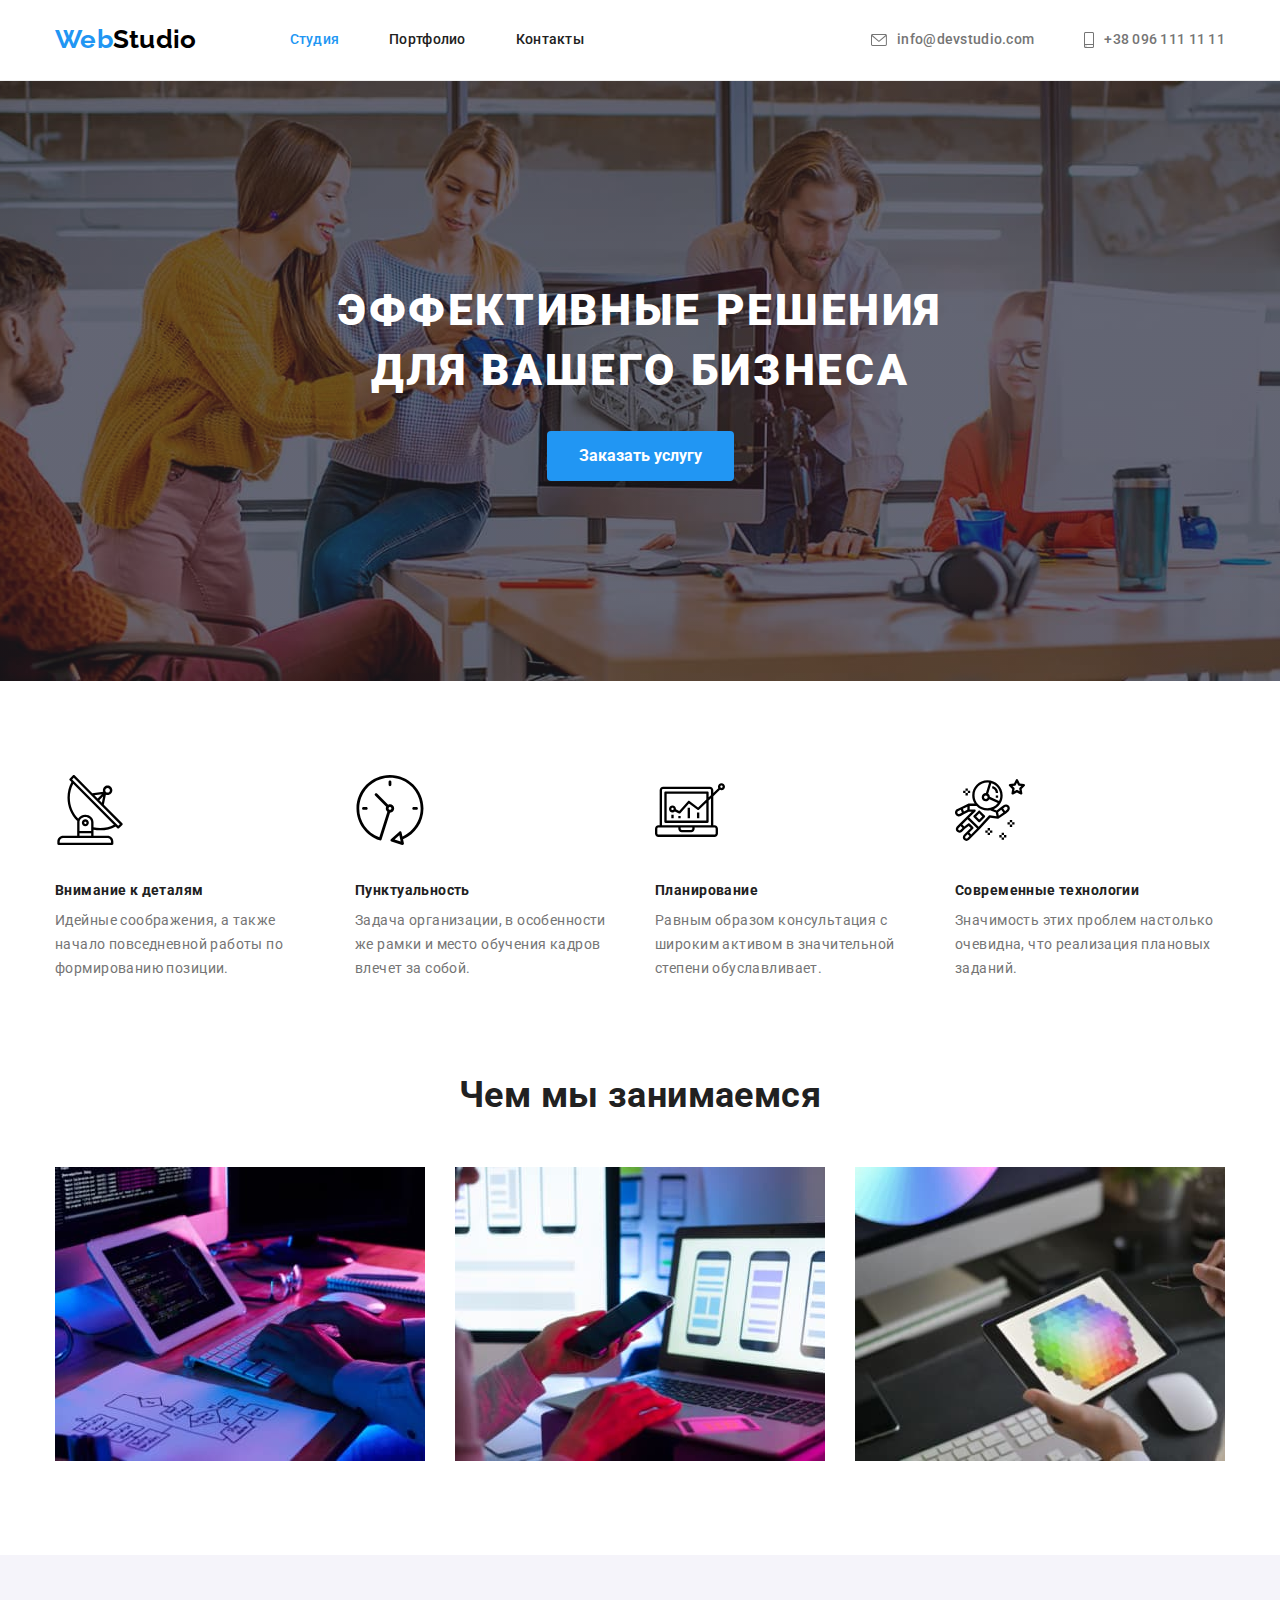
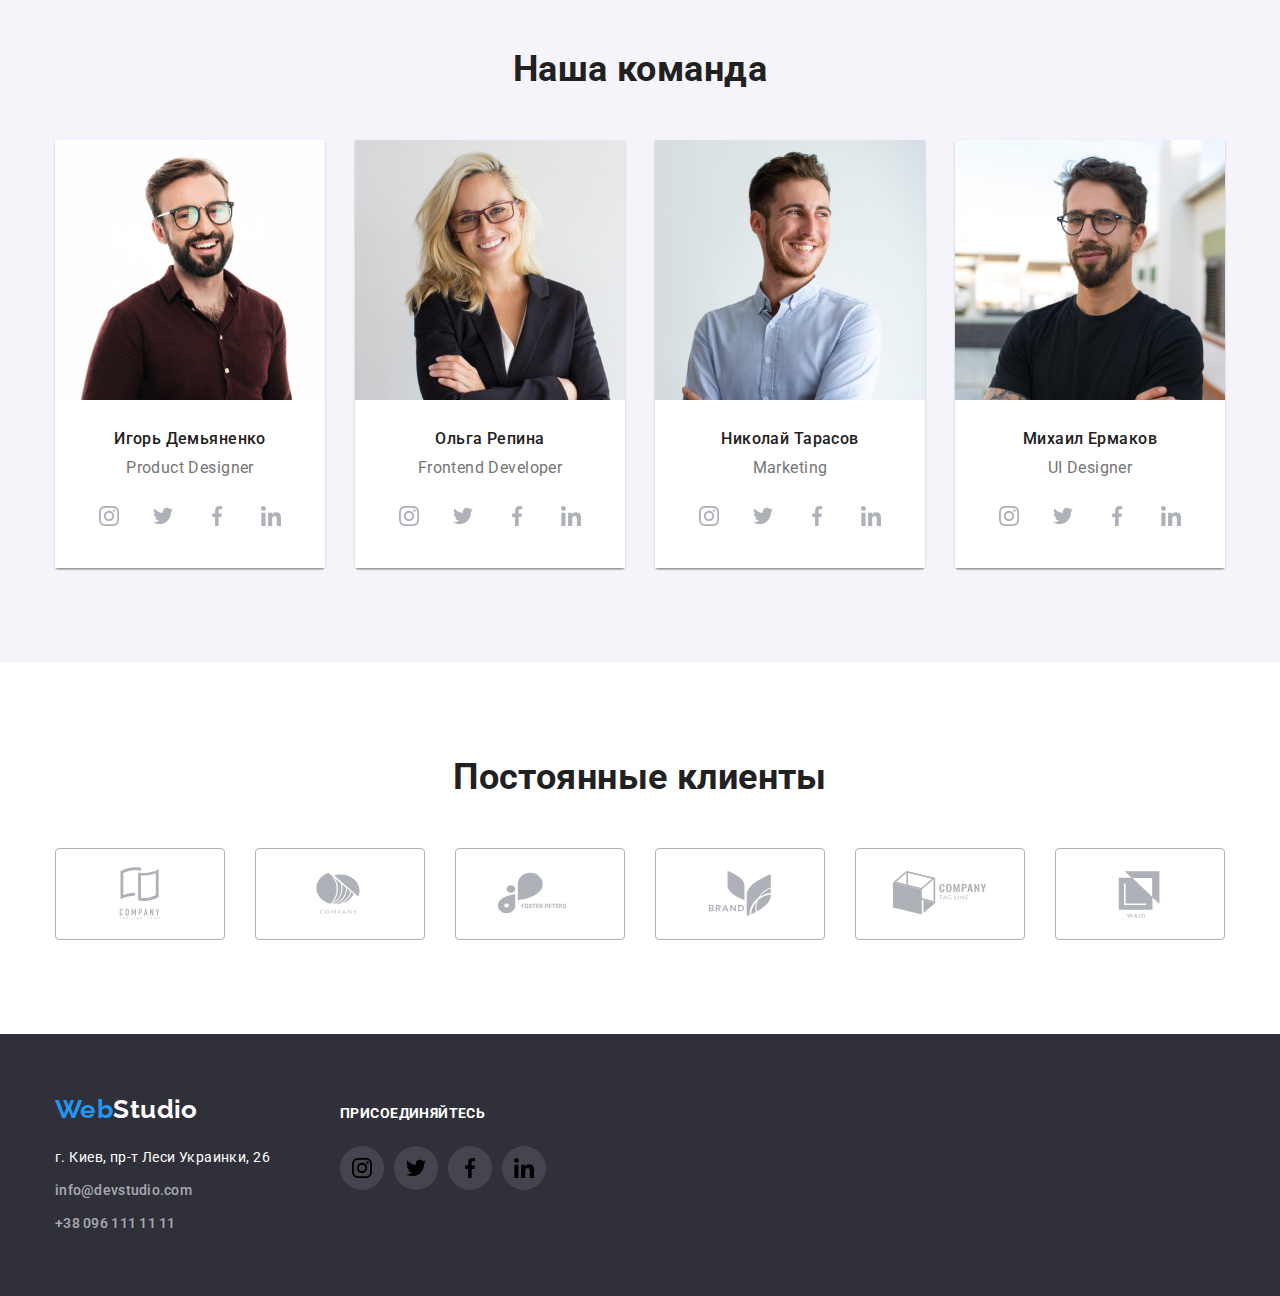
==== commit 74fbf455: "a" ====
--- a/index.html
+++ b/index.html
@@ -68,28 +68,40 @@
       <section class="features section">
         <div class="container">
           <ul class="features-list list">
-            <li class="features-item icon-antenna">
+            <li class="features-item">
+              <div class="features-box">
+                <svg class="features-icon" width="70" height="70"><use href="./images/sprite.svg#icon-antenna"></svg></use>
+              </div>
               <h3 class="features-title">Внимание к деталям</h3>
               <p>
                 Идейные соображения, а также начало повседневной работы по
                 формированию позиции.
               </p>
             </li>
-            <li class="features-item icon-vector">
+            <li class="features-item">
+              <div class="features-box">
+                <svg class="features-icon" width="70" height="70"><use href="./images/sprite.svg#icon-clock"></svg></use>
+              </div>
               <h3 class="features-title">Пунктуальность</h3>
               <p>
                 Задача организации, в особенности же рамки и место обучения
                 кадров влечет за собой.
               </p>
             </li>
-            <li class="features-item icon-diagram">
+            <li class="features-item">
+              <div class="features-box">
+                <svg class="features-icon" width="70" height="70"><use href="./images/sprite.svg#icon-diagram"></svg></use>
+              </div>
               <h3 class="features-title">Планирование</h3>
               <p>
                 Равным образом консультация с широким активом в значительной
                 степени обуславливает.
               </p>
             </li>
-            <li class="features-item icon-astronaut">
+            <li class="features-item">
+              <div class="features-box">
+                <svg class="features-icon" width="70" height="70"><use href="./images/sprite.svg#icon-astronaut"></svg></use>
+              </div>
               <h3 class="features-title">Современные технологии</h3>
               <p>
                 Значимость этих проблем настолько очевидна, что реализация
--- a/css/styles.css
+++ b/css/styles.css
@@ -256,29 +256,18 @@
   margin-right: 0;
 }
 
-.features-item::before {
-  display: block;
-  content: '';
+.feauters-box {
+  display: flex;
+  width: 270px;
   height: 120px;
-  background-repeat: no-repeat;
-  background-position: center;
   background-color: var(--button-grey-color);
-}
-
-.icon-antenna::before {
-  background-image: url('../images/antenna\ 1.svg');
-}
-
-.icon-vector::before {
-  background-image: url('../images/clock\ 1.svg');
-}
-
-.icon-diagram::before {
-  background-image: url('../images/diagram\ 1.svg');
-}
-
-.icon-astronaut::before {
-  background-image: url('../images/astronaut\ 1.svg');
+  border-radius: 4px;
+  margin-bottom: 30px;
+}
+
+.feauters-icon {
+  align-items: center;
+  justify-content: center;
 }
 
 /* FILTERS AND ACTIVITY */
@@ -560,9 +549,9 @@
 }
 
 .join-title {
-  color: var(--primary-bg-color);
+  color: var(--white-text-color);
   font-style: normal;
-  font-weight: bold;
+  font-weight: 700;
   font-size: 14px;
   line-height: 1, 14;
   letter-spacing: 0.03em;
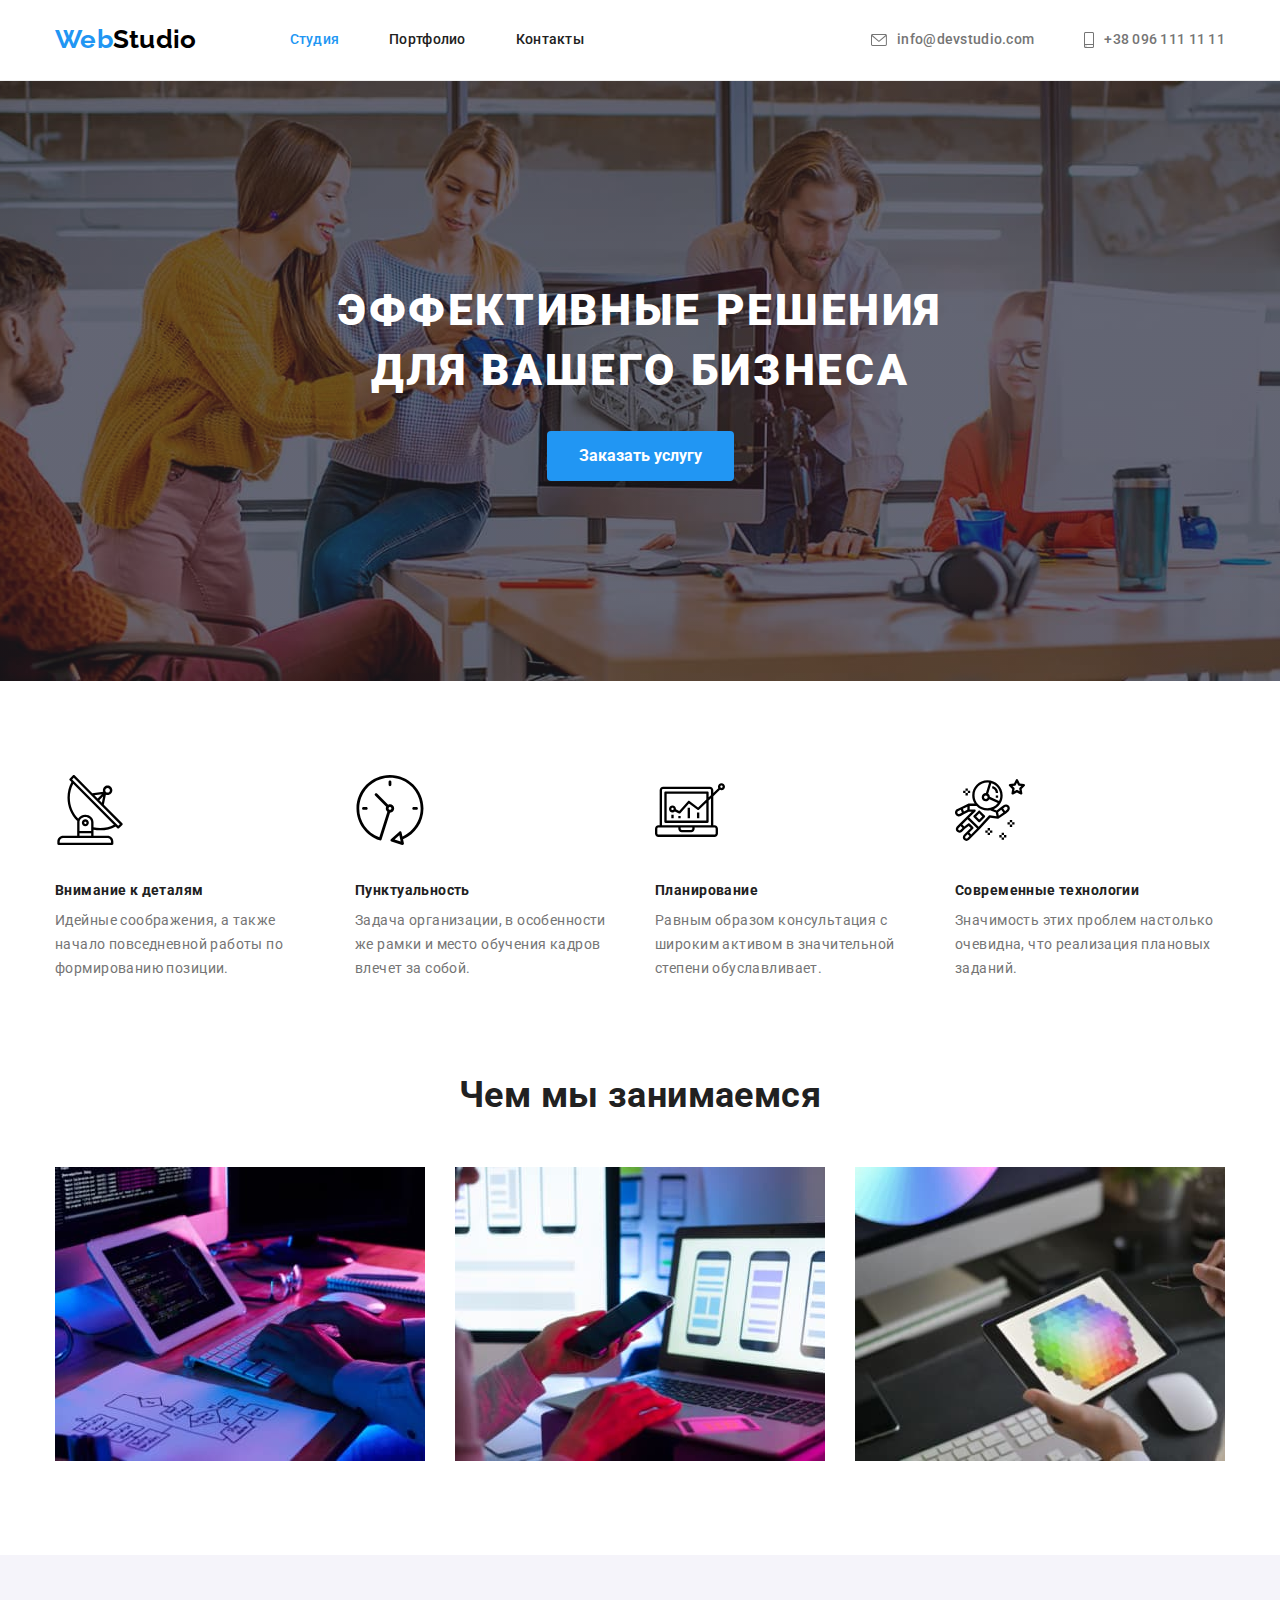
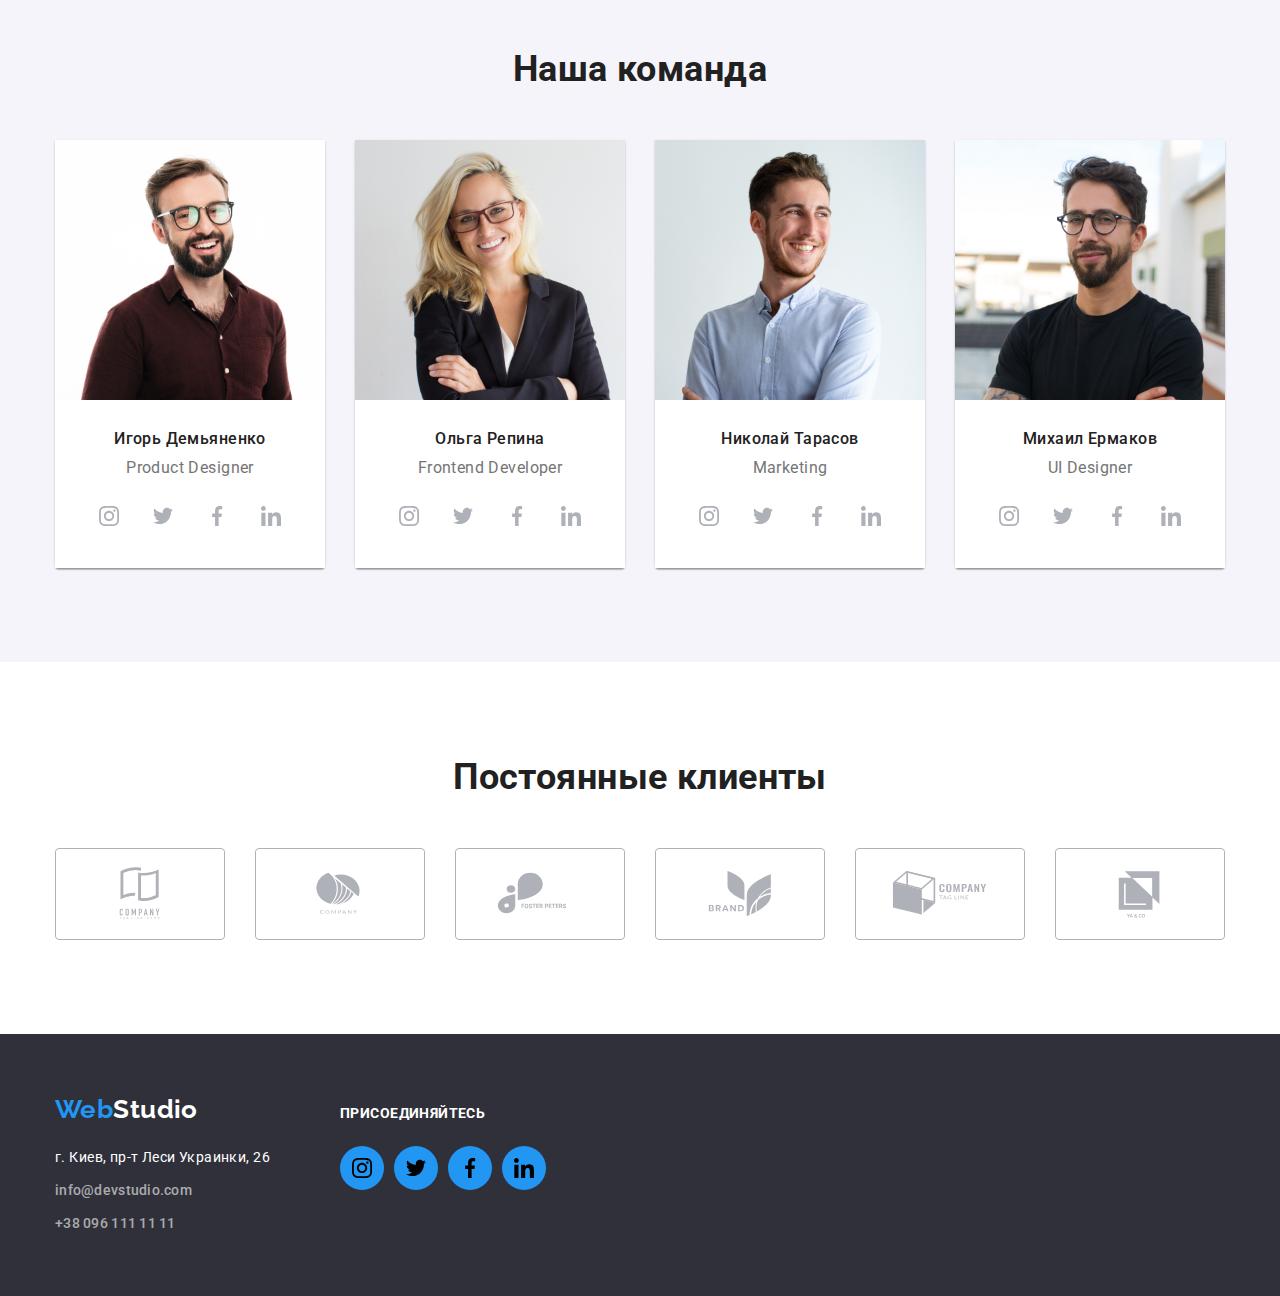
==== commit 26113c3e: "a" ====
--- a/index.html
+++ b/index.html
@@ -70,7 +70,7 @@
           <ul class="features-list list">
             <li class="features-item">
               <div class="features-box">
-                <svg class="features-icon" width="70" height="70"><use href="./images/sprite.svg#icon-antenna"></svg></use>
+                <svg  width="70" height="70"><use class="features-icon" href="./images/sprite.svg#icon-antenna"></svg></use>
               </div>
               <h3 class="features-title">Внимание к деталям</h3>
               <p>
@@ -80,7 +80,7 @@
             </li>
             <li class="features-item">
               <div class="features-box">
-                <svg class="features-icon" width="70" height="70"><use href="./images/sprite.svg#icon-clock"></svg></use>
+                <svg width="70" height="70"><use class="features-icon" href="./images/sprite.svg#icon-clock"></svg></use>
               </div>
               <h3 class="features-title">Пунктуальность</h3>
               <p>
@@ -90,7 +90,7 @@
             </li>
             <li class="features-item">
               <div class="features-box">
-                <svg class="features-icon" width="70" height="70"><use href="./images/sprite.svg#icon-diagram"></svg></use>
+                <svg width="70" height="70"><use class="features-icon" href="./images/sprite.svg#icon-diagram"></svg></use>
               </div>
               <h3 class="features-title">Планирование</h3>
               <p>
@@ -100,7 +100,7 @@
             </li>
             <li class="features-item">
               <div class="features-box">
-                <svg class="features-icon" width="70" height="70"><use href="./images/sprite.svg#icon-astronaut"></svg></use>
+                <svg width="70" height="70"><use class="features-icon" href="./images/sprite.svg#icon-astronaut"></svg></use>
               </div>
               <h3 class="features-title">Современные технологии</h3>
               <p>
--- a/css/styles.css
+++ b/css/styles.css
@@ -263,9 +263,12 @@
   background-color: var(--button-grey-color);
   border-radius: 4px;
   margin-bottom: 30px;
+  align-items: center;
+  justify-content: center;
 }
 
 .feauters-icon {
+  display: flex;
   align-items: center;
   justify-content: center;
 }
@@ -286,9 +289,10 @@
   padding: 6px 22px 6px 22px;
   font-weight: 500;
   font-size: 16px;
-  line-height: 26px;
+  line-height: 1.6;
   background-color: var(--button-grey-color);
   color: var(--title-text-color);
+  filter: drop-shadow(0px 4px 4px rgba(0, 0, 0, 0.25));
 }
 .filters-button:hover,
 .filters-button:focus {
@@ -321,6 +325,26 @@
 
 .activity-item-bottom {
   padding: 20px 24px 20px 24px;
+}
+
+.activity-text {
+  font-weight: 400;
+  font-size: 16px;
+  line-height: 30px;
+  color: var(--primary-text-color);
+}
+
+.activity-link {
+  display: block;
+  text-decoration: none;
+}
+
+.activity-link:hover {
+  display: block;
+
+  box-sizing: border-box;
+  box-shadow: 0px 1px 1px rgba(0, 0, 0, 0.12), 0px 4px 4px rgba(0, 0, 0, 0.06),
+    1px 4px 6px rgba(0, 0, 0, 0.16);
 }
 
 /* WORK AND TEAM */
@@ -414,7 +438,12 @@
 .social-link:focus,
 .social-link:hover {
   background-color: var(--accent-color);
-  color: var(--white-text-color);
+  border-radius: 50%;
+}
+
+.social-link:hover .social-icon,
+.social-link:focus .social-icon {
+  fill: var(--primary-text-color);
 }
 
 .team-soc-list {
@@ -459,7 +488,6 @@
   width: 106px;
   height: 60px;
   fill: var(--soc-logo-color);
-  color: var(--soc-logo-color);
 }
 
 .clients-svg-item:focus,
@@ -478,11 +506,14 @@
   justify-content: center;
 }
 
+.clients-link:hover .clients-svg,
+.clients-link:focus .clients-svg {
+  fill: var(--accent-color);
+}
+
 .clients-link:hover,
 .clients-link:focus {
-  border: 1px solid var(--accent-color);
-  border-radius: 4px;
-  color: var(--accent-color);
+  border-color: var(--accent-color);
 }
 
 /* FOOTER */
@@ -567,7 +598,7 @@
 }
 
 .join-link {
-  display: inline-flex;
+  display: flex;
   justify-content: center;
   align-items: center;
   width: 44px;
@@ -576,6 +607,16 @@
   border-radius: 50%;
 }
 
+.join-link {
+  background-color: var(--accent-color);
+  border-radius: 50%;
+}
+
+.join-link:hover .join-icon,
+.join-link:focus .join-icon {
+  fill: rgba(255, 255, 255, 0.1);
+}
+
 .join-list-item:hover,
 .join-list-item:focus {
   background-color: var(--accent-color);
@@ -603,3 +644,9 @@
   fill: currentColor;
   margin-right: 10px;
 }
+
+.footer-icon-svg {
+  width: 20px;
+  height: 20px;
+  fill: var(--primary-title-color);
+}
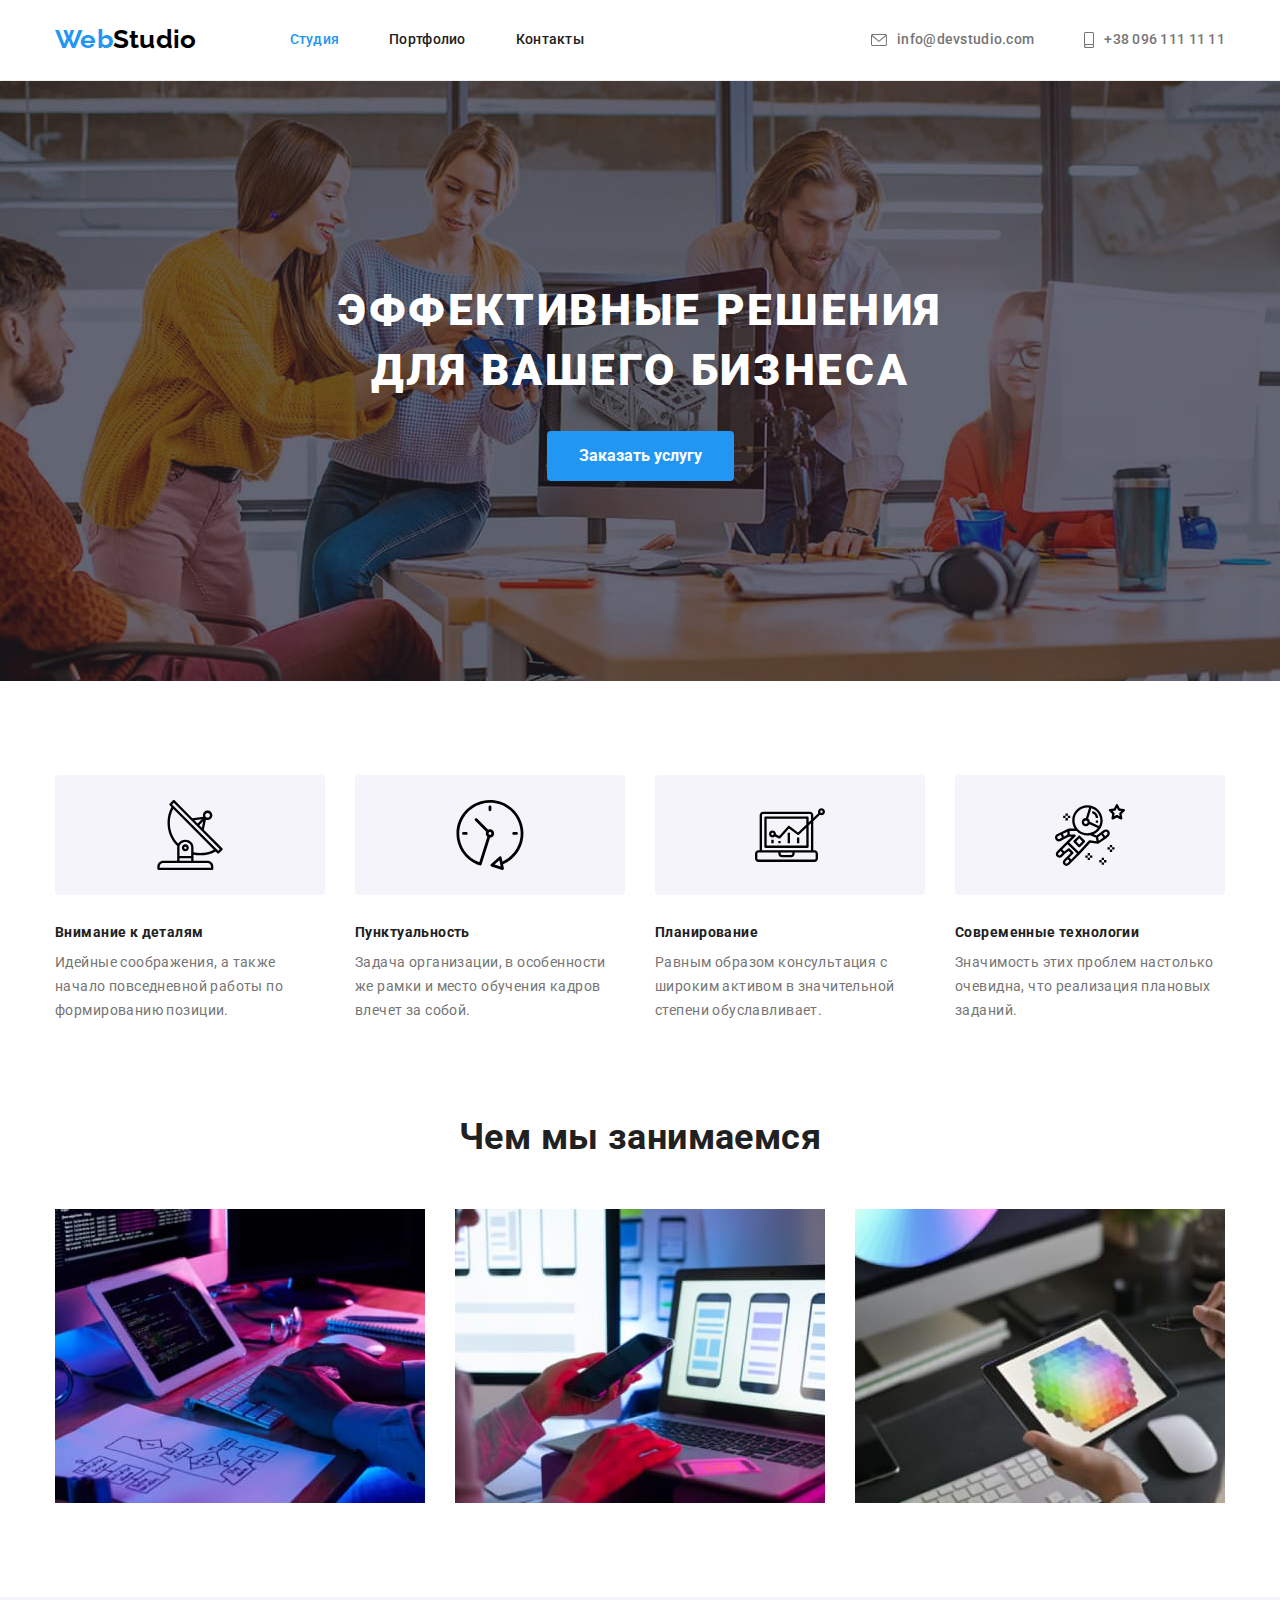
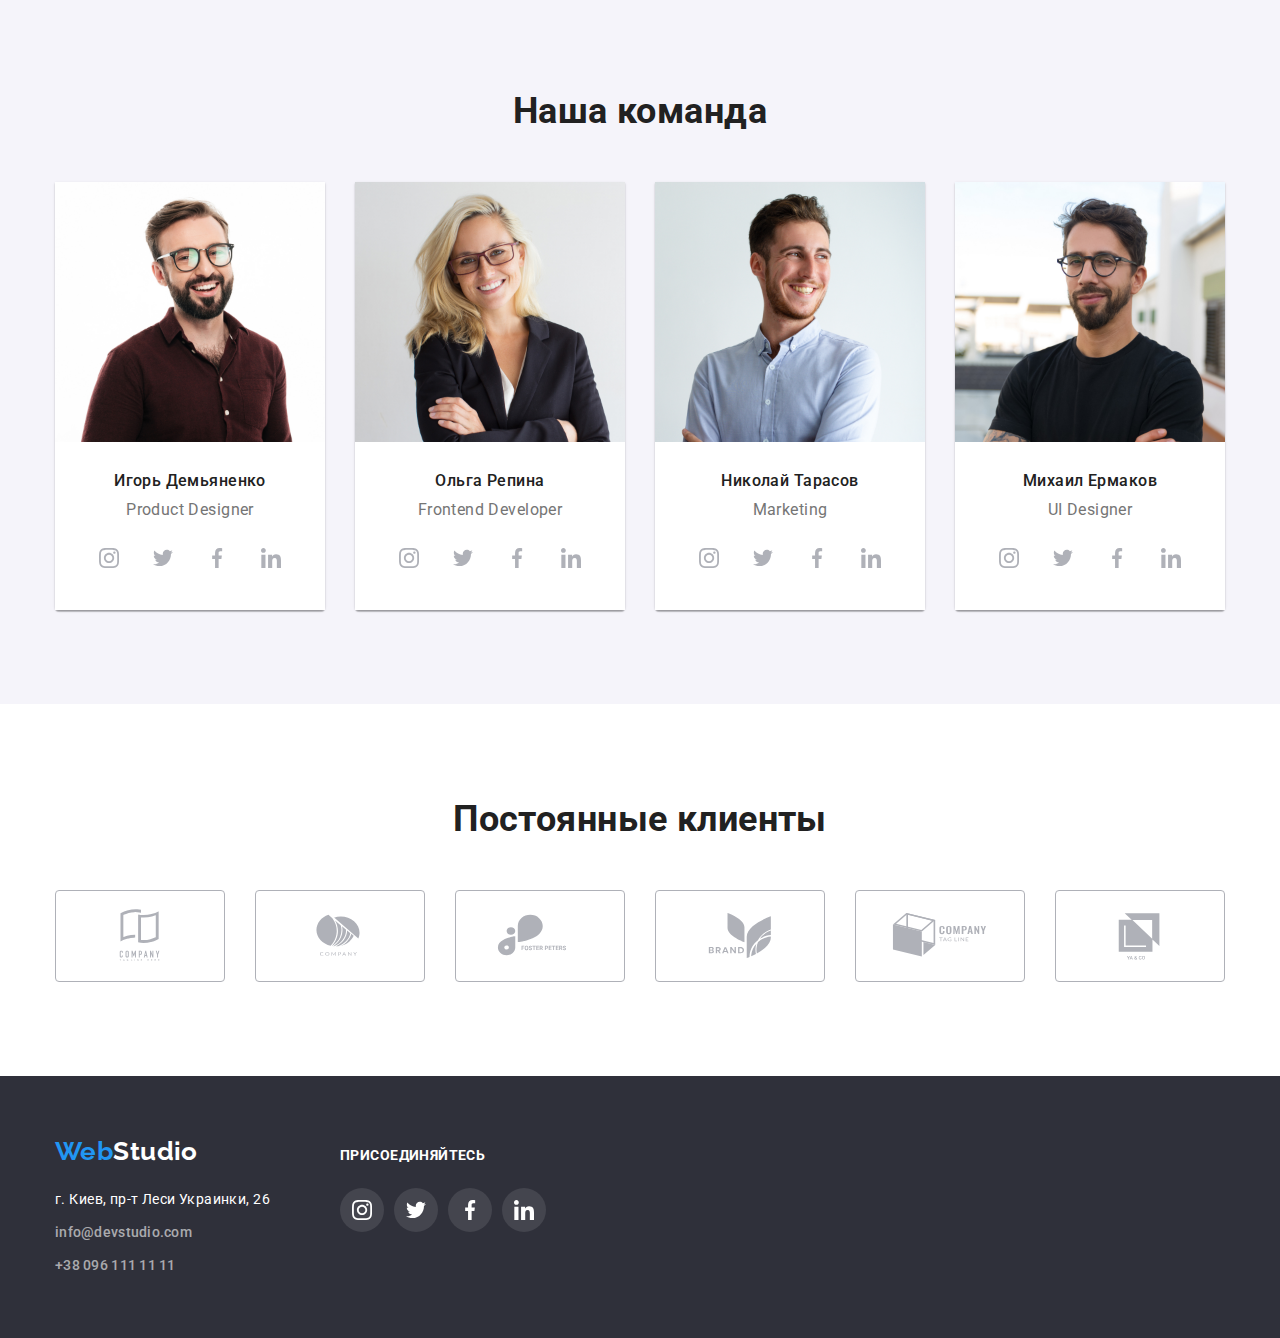
==== commit d8383392: "a" ====
--- a/index.html
+++ b/index.html
@@ -80,7 +80,7 @@
             </li>
             <li class="features-item">
               <div class="features-box">
-                <svg width="70" height="70"><use class="features-icon" href="./images/sprite.svg#icon-clock"></svg></use>
+                <svg class="features-icon"  width="70" height="70"><use href="./images/sprite.svg#icon-clock"></svg></use>
               </div>
               <h3 class="features-title">Пунктуальность</h3>
               <p>
--- a/css/styles.css
+++ b/css/styles.css
@@ -256,19 +256,13 @@
   margin-right: 0;
 }
 
-.feauters-box {
+.features-box {
   display: flex;
   width: 270px;
   height: 120px;
   background-color: var(--button-grey-color);
   border-radius: 4px;
   margin-bottom: 30px;
-  align-items: center;
-  justify-content: center;
-}
-
-.feauters-icon {
-  display: flex;
   align-items: center;
   justify-content: center;
 }
@@ -316,6 +310,7 @@
   margin-top: calc(-1 * var(--primary-gap));
 }
 .activity-item {
+  box-sizing: border-box;
   border: 1px solid #eeeeee;
   width: 370px;
   flex-basis: calc(100% / 3 - 30px);
@@ -323,6 +318,11 @@
   margin-top: var(--primary-gap);
 }
 
+.activity-item:hover,
+.activity-item:focus {
+  box-shadow: 0px 4px 4px rgba(0, 0, 0, 0.25);
+}
+
 .activity-item-bottom {
   padding: 20px 24px 20px 24px;
 }
@@ -337,14 +337,6 @@
 .activity-link {
   display: block;
   text-decoration: none;
-}
-
-.activity-link:hover {
-  display: block;
-
-  box-sizing: border-box;
-  box-shadow: 0px 1px 1px rgba(0, 0, 0, 0.12), 0px 4px 4px rgba(0, 0, 0, 0.06),
-    1px 4px 6px rgba(0, 0, 0, 0.16);
 }
 
 /* WORK AND TEAM */
@@ -429,10 +421,8 @@
   height: 100%;
   border-radius: 22px;
   display: flex;
-  color: var(--white-text-color);
-  align-items: center;
-  justify-content: center;
-  background-color: var(--white-text-color);
+  align-items: center;
+  justify-content: center;
 }
 
 .social-link:focus,
@@ -443,7 +433,7 @@
 
 .social-link:hover .social-icon,
 .social-link:focus .social-icon {
-  fill: var(--primary-text-color);
+  fill: var(--white-text-color);
 }
 
 .team-soc-list {
@@ -607,25 +597,21 @@
   border-radius: 50%;
 }
 
-.join-link {
+.join-link:hover,
+.join-link:focus {
   background-color: var(--accent-color);
   border-radius: 50%;
 }
 
-.join-link:hover .join-icon,
-.join-link:focus .join-icon {
-  fill: rgba(255, 255, 255, 0.1);
-}
-
-.join-list-item:hover,
-.join-list-item:focus {
+.join-link:hover .footer-icon-svg,
+.join-link:focus .footer-icon-svg {
+  fill: var(--white-text-color);
+}
+
+.join-link:hover,
+.join-link:focus {
   background-color: var(--accent-color);
   border-radius: 50%;
-}
-
-.svg-item:hover,
-.svg-item:focus {
-  fill: var(--white-text-color);
 }
 
 .flex-box {
@@ -648,5 +634,5 @@
 .footer-icon-svg {
   width: 20px;
   height: 20px;
-  fill: var(--primary-title-color);
-}
+  fill: var(--white-text-color);
+}
